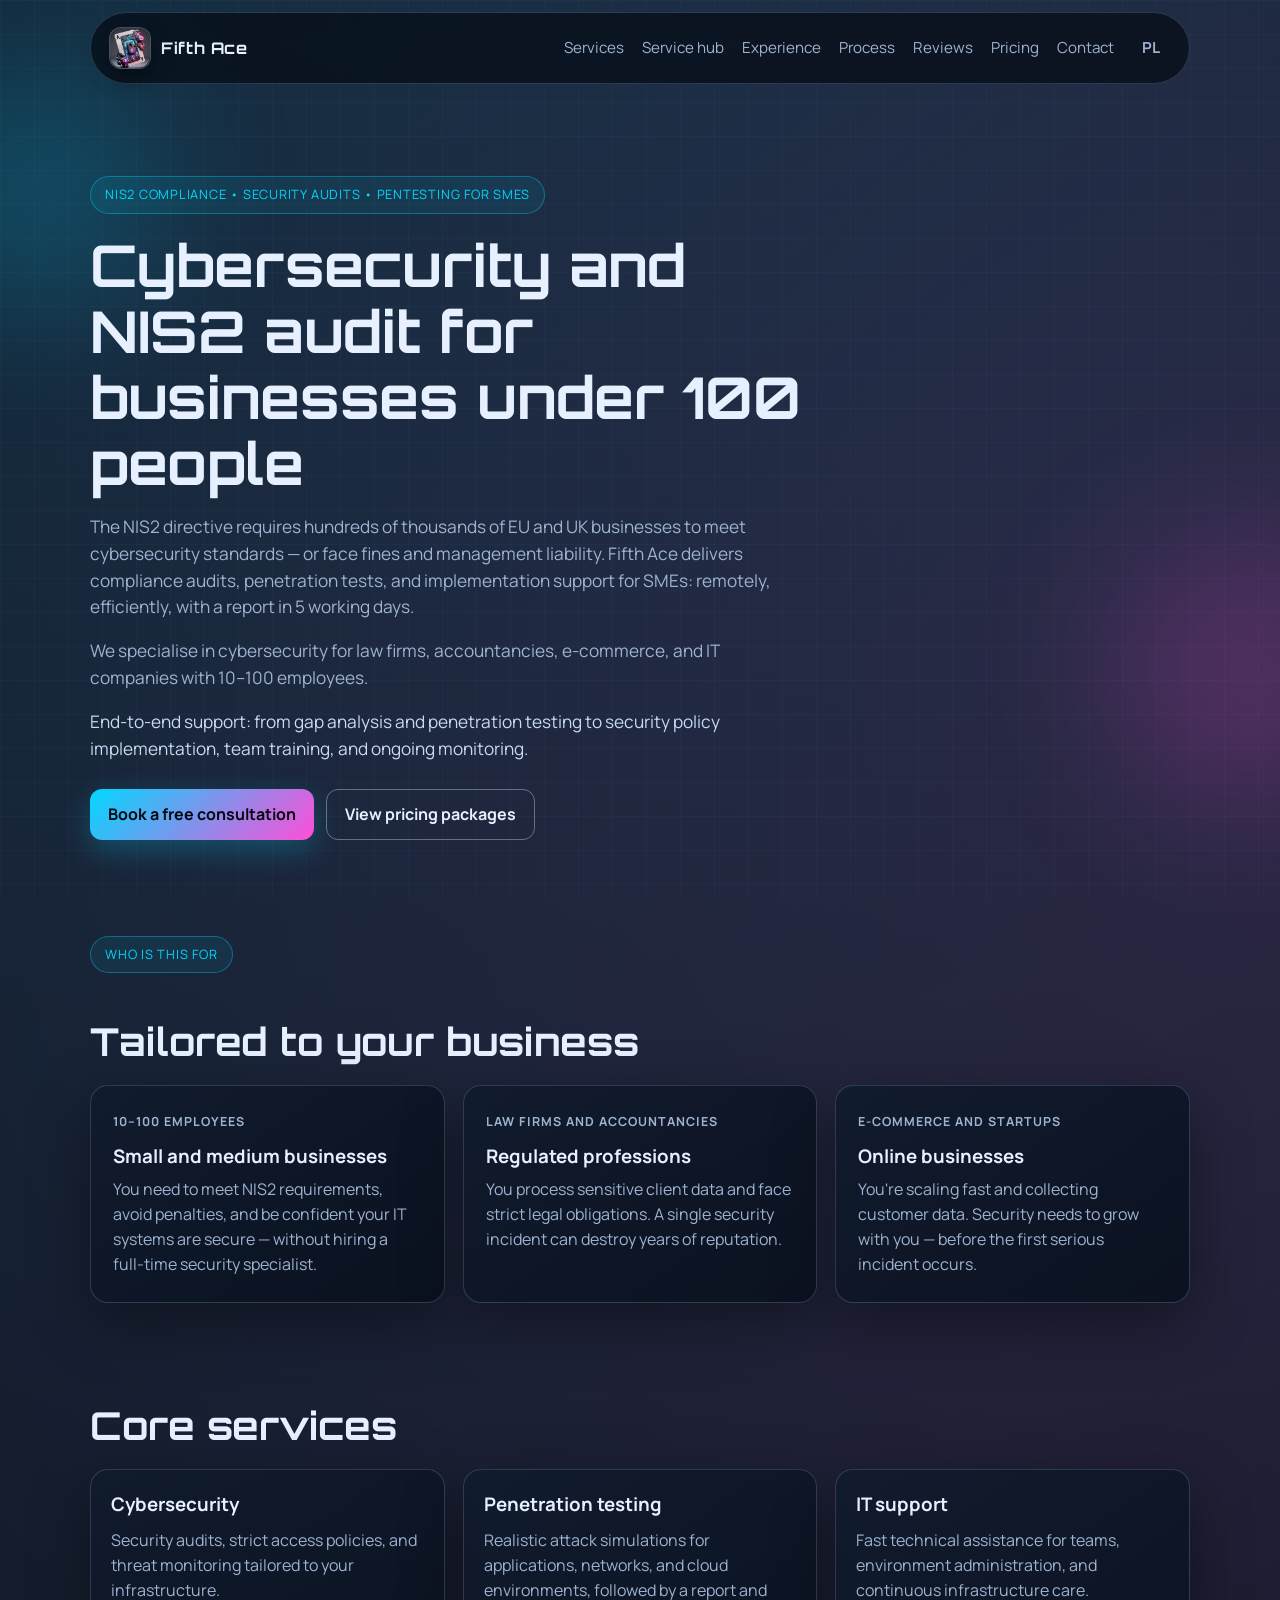
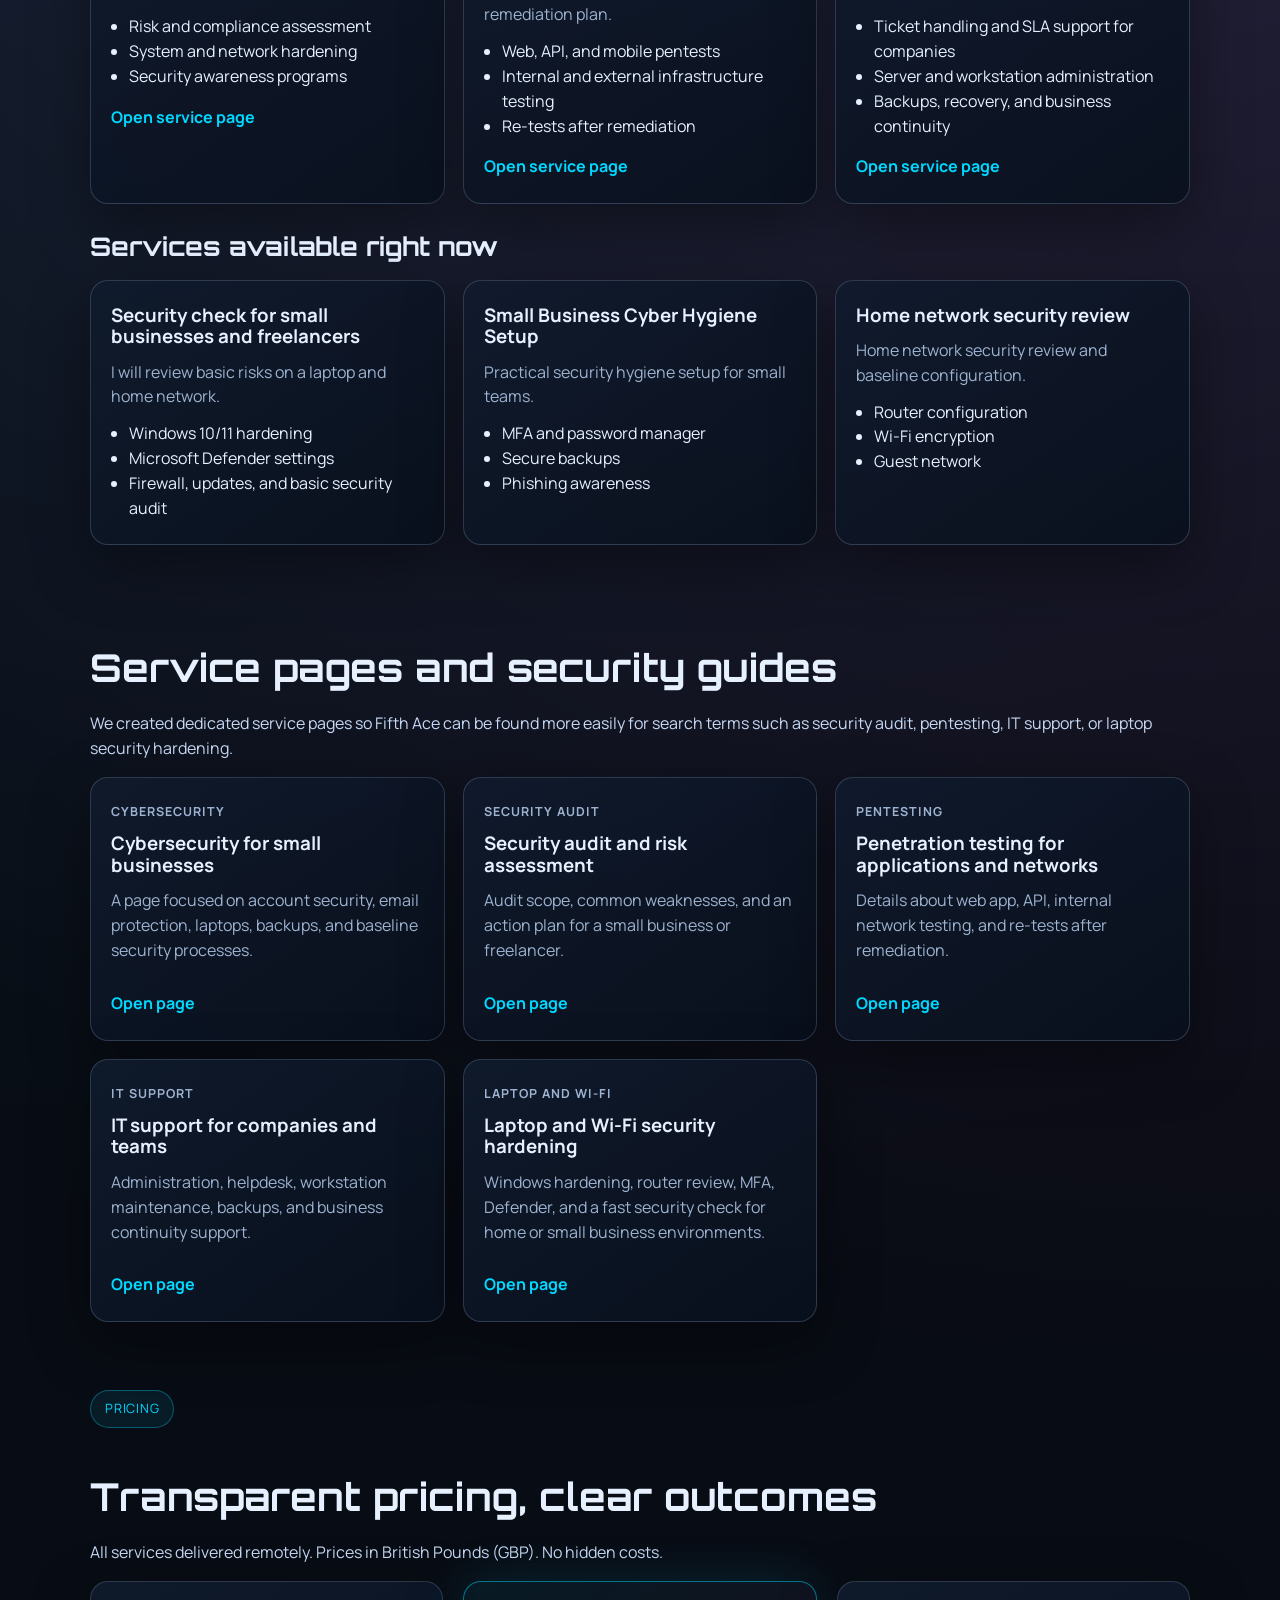
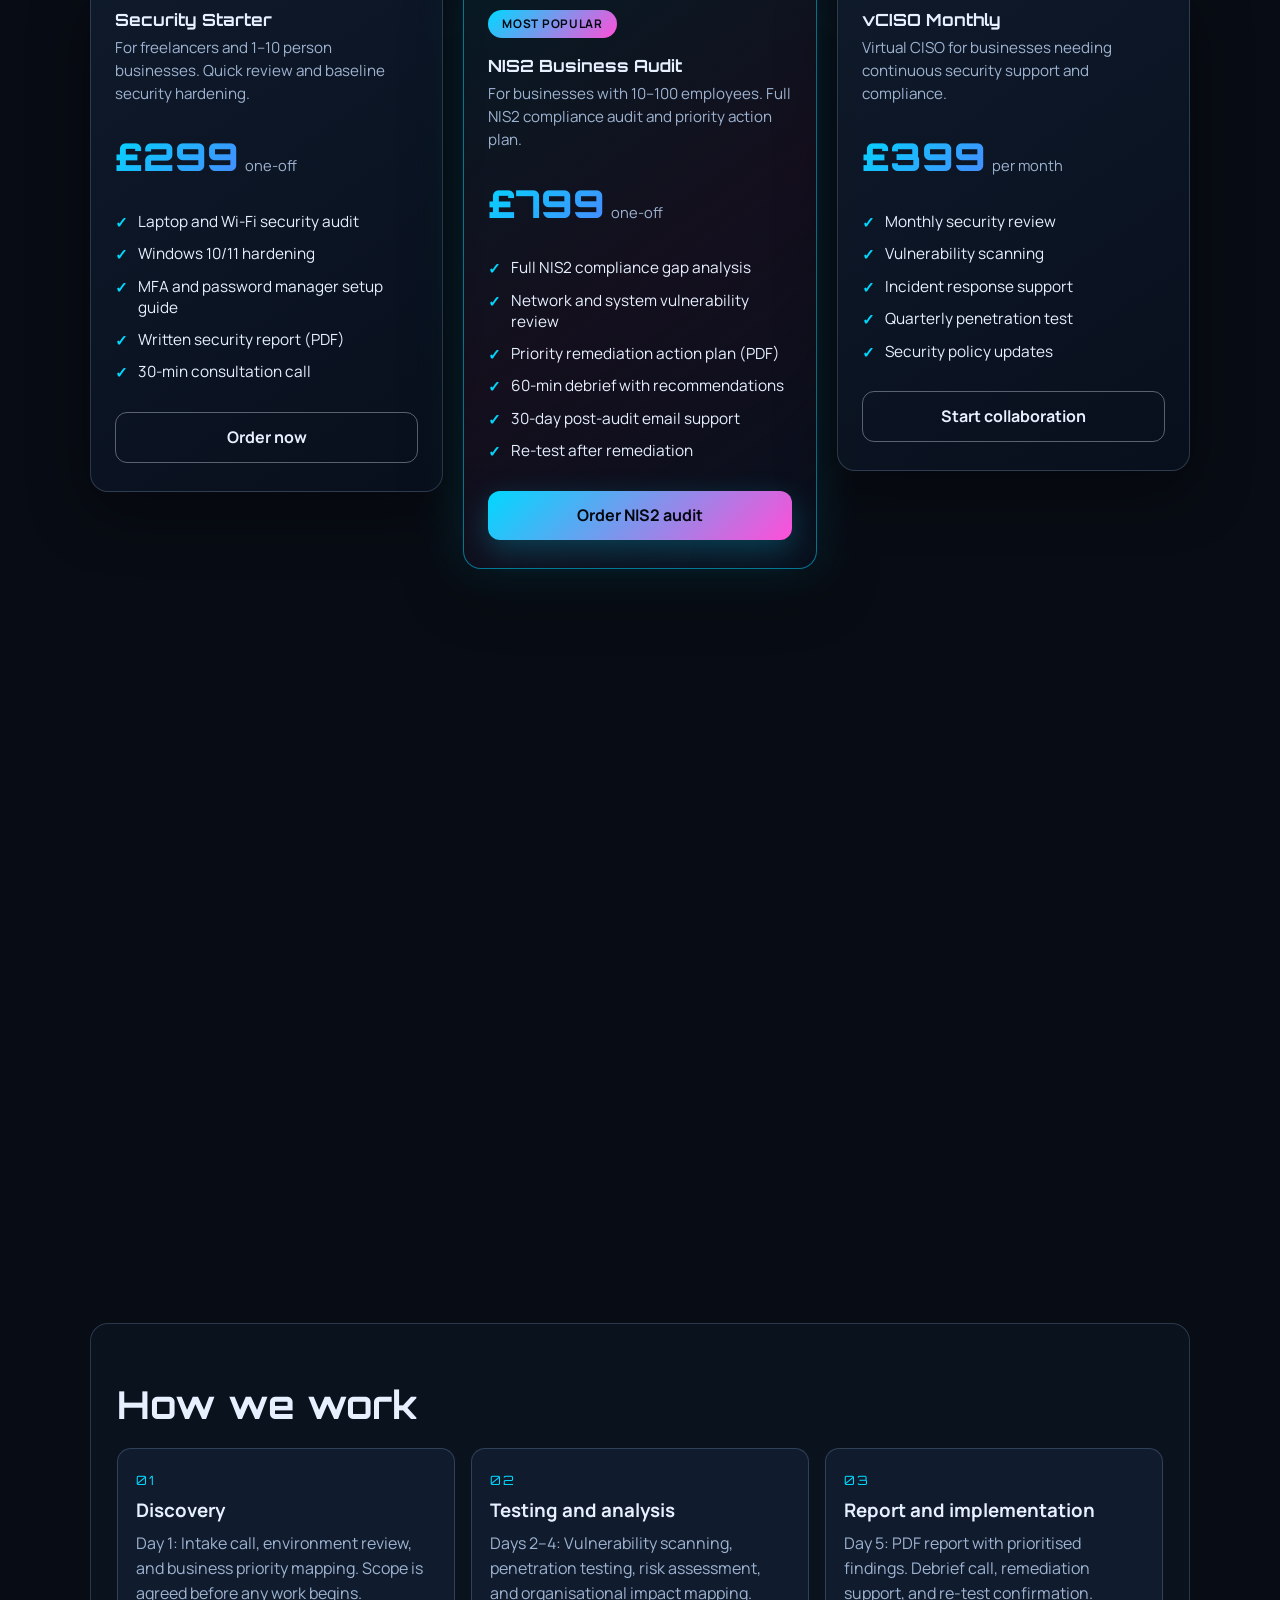
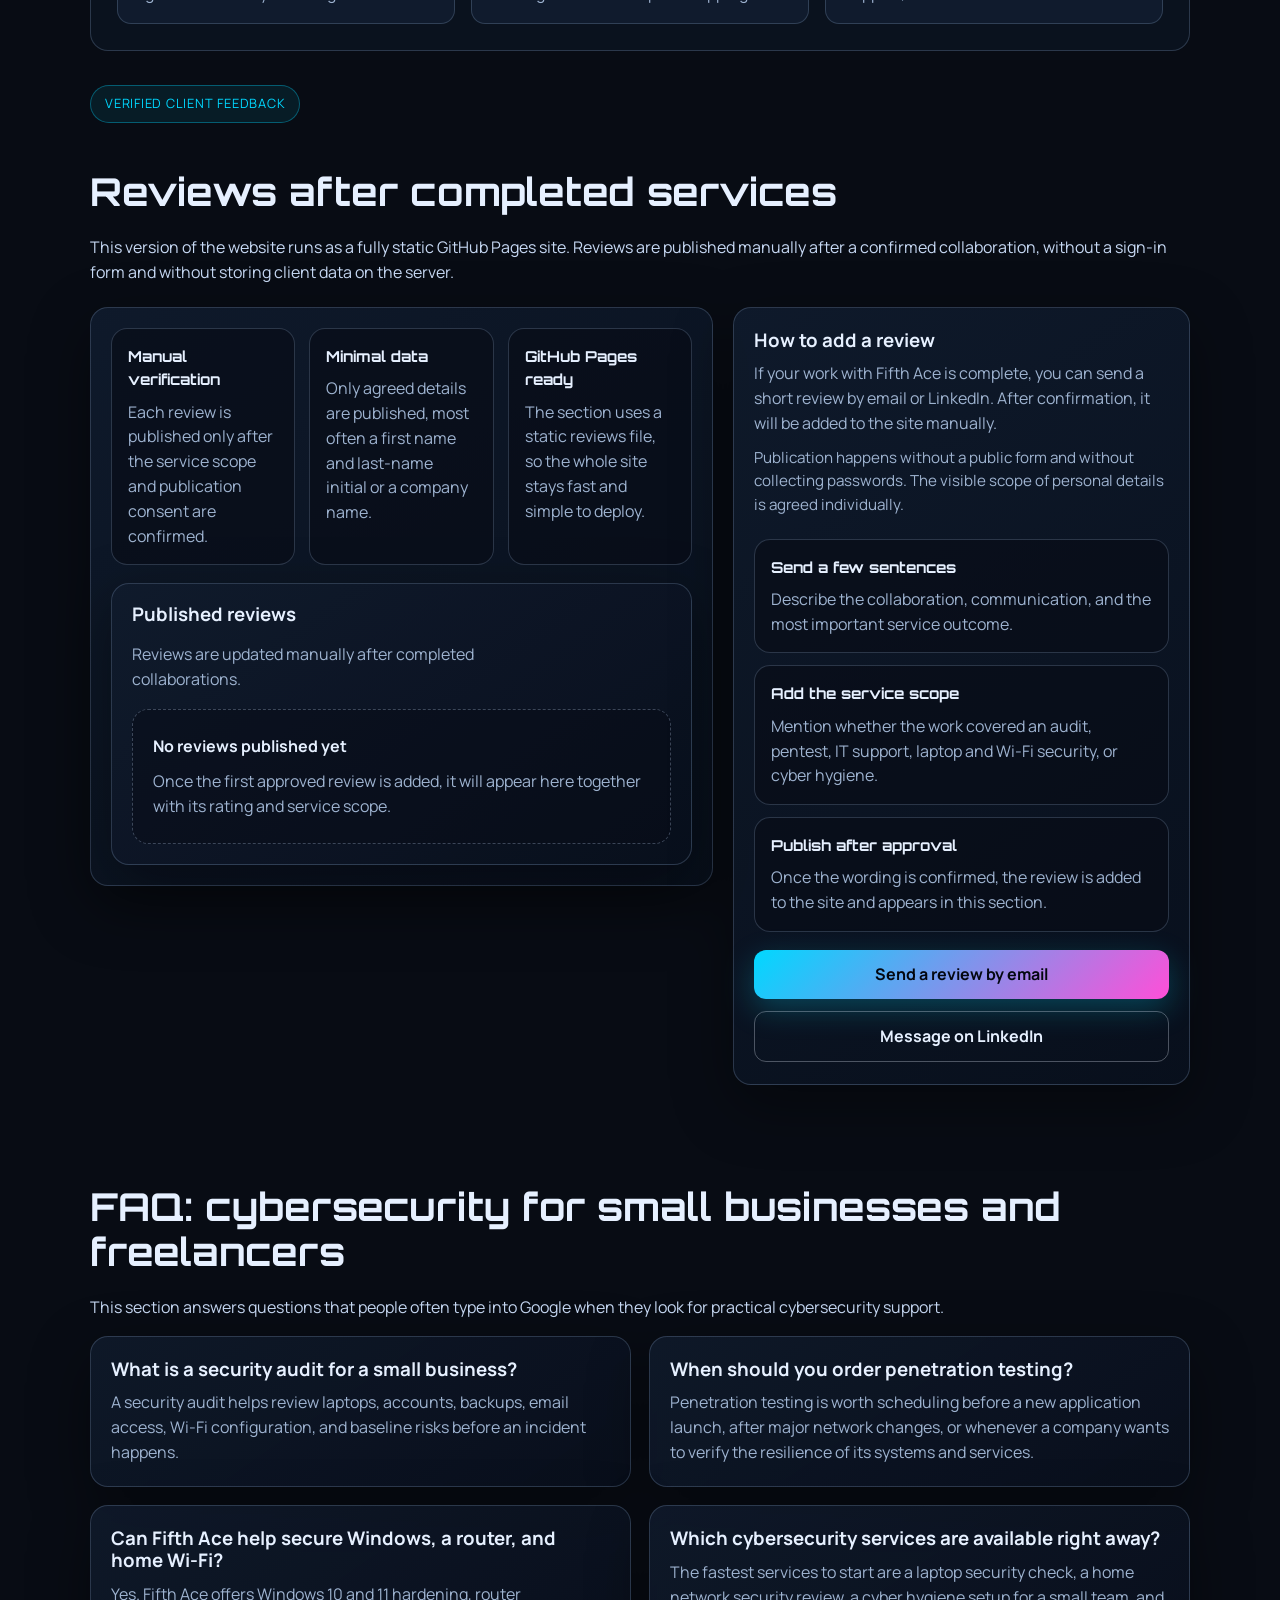
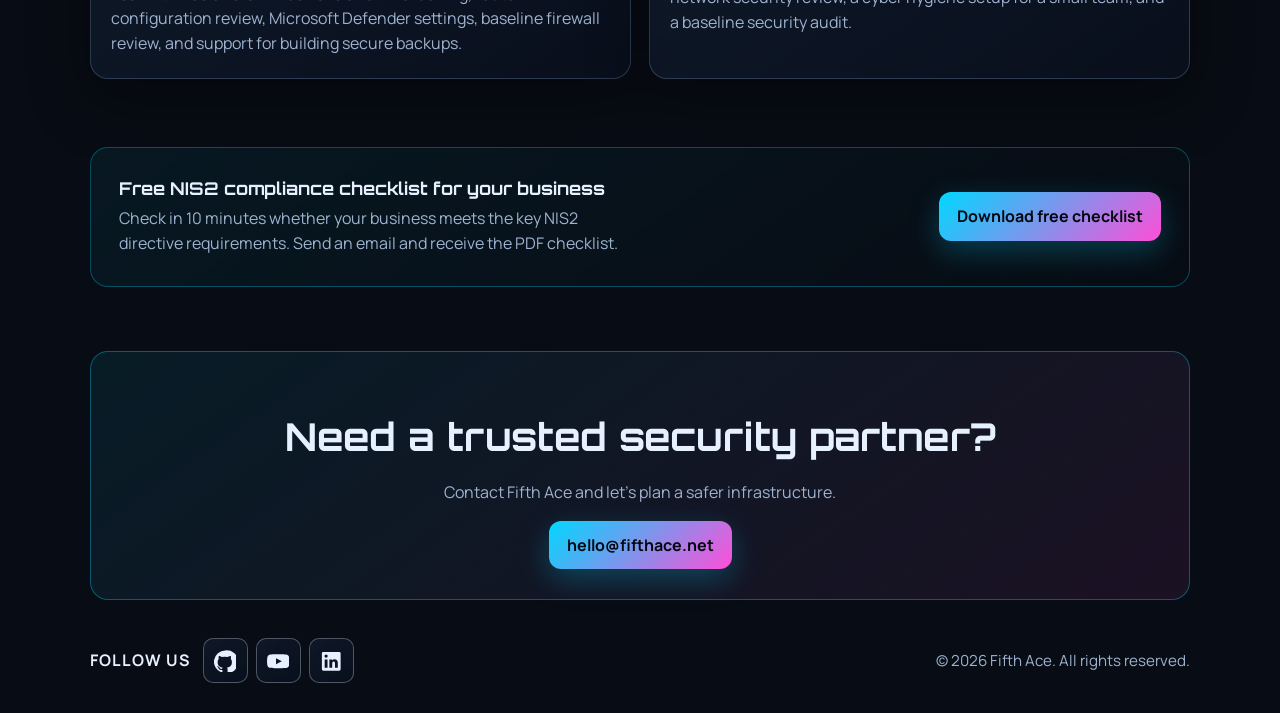
==== en/index.html @ 4beaf99f "Add English pages with hreflang for UK SEO" ====
<!doctype html>
<html lang="en">
  <head>
    <meta charset="UTF-8" />
    <meta name="viewport" content="width=device-width, initial-scale=1.0" />
    <meta
      name="description"
      content="Fifth Ace - cybersecurity, security audits, penetration testing and IT support for small businesses and freelancers."
    />
    <meta name="robots" content="index,follow,max-image-preview:large" />
    <link rel="canonical" href="https://fifthace.net/en/" />
    <link rel="alternate" hreflang="pl" href="https://fifthace.net/" />
    <link rel="alternate" hreflang="en" href="https://fifthace.net/en/" />
    <link rel="alternate" hreflang="x-default" href="https://fifthace.net/" />
    <link rel="icon" href="../logo.jpeg" type="image/jpeg" />
    <meta
      property="og:title"
      content="Fifth Ace | Cybersecurity, Pentesting and Security Audits"
    />
    <meta
      property="og:description"
      content="Cybersecurity, penetration testing, security audits and IT support for small businesses, freelancers and home environments."
    />
    <meta property="og:type" content="website" />
    <meta property="og:url" content="https://fifthace.net/en/" />
    <meta property="og:image" content="https://fifthace.net/logo.jpeg" />
    <meta name="twitter:card" content="summary_large_image" />
    <meta
      name="twitter:title"
      content="Fifth Ace | Cybersecurity, Pentesting and Security Audits"
    />
    <meta
      name="twitter:description"
      content="Cybersecurity, penetration testing, security audits and IT support for small businesses, freelancers and home environments."
    />
    <meta name="twitter:image" content="https://fifthace.net/logo.jpeg" />
    <title>Fifth Ace | Cybersecurity, Pentesting and Security Audits</title>
    <link rel="preconnect" href="https://fonts.googleapis.com" />
    <link rel="preconnect" href="https://fonts.gstatic.com" crossorigin />
    <link
      href="https://fonts.googleapis.com/css2?family=Manrope:wght@400;500;700;800&amp;family=Orbitron:wght@500;700;900&amp;display=swap"
      rel="stylesheet"
    />
    <link rel="stylesheet" href="../styles.css" />
    <script type="application/ld+json">
      {
        "@context": "https://schema.org",
        "@type": "ProfessionalService",
        "name": "Fifth Ace",
        "url": "https://fifthace.net/en/",
        "logo": "https://fifthace.net/logo.jpeg",
        "description": "Cybersecurity services including security audits, penetration testing, and IT support for small businesses, freelancers, and home environments.",
        "email": "hello@fifthace.net",
        "areaServed": ["PL", "GB"],
        "sameAs": [
          "https://www.youtube.com/@FifthAce-sec",
          "https://www.linkedin.com/in/piotr-kleszcz-1b5b96110"
        ],
        "serviceType": [
          "Cybersecurity",
          "Security audits",
          "Penetration testing",
          "IT support",
          "Home network security review"
        ]
      }
    </script>
    <script type="application/ld+json">
      {
        "@context": "https://schema.org",
        "@type": "FAQPage",
        "mainEntity": [
          {
            "@type": "Question",
            "name": "What is a security audit for a small business?",
            "acceptedAnswer": {
              "@type": "Answer",
              "text": "A security audit helps review laptops, accounts, backups, email access, Wi-Fi configuration, and baseline risks before an incident happens."
            }
          },
          {
            "@type": "Question",
            "name": "When should you order penetration testing?",
            "acceptedAnswer": {
              "@type": "Answer",
              "text": "Penetration testing is worth scheduling before a new application launch, after major network changes, or whenever a company wants to verify the resilience of its systems and services."
            }
          },
          {
            "@type": "Question",
            "name": "Can Fifth Ace help secure Windows, a router, and home Wi-Fi?",
            "acceptedAnswer": {
              "@type": "Answer",
              "text": "Yes. Fifth Ace offers Windows 10 and 11 hardening, router configuration review, Microsoft Defender settings, baseline firewall review, and support for building secure backups."
            }
          },
          {
            "@type": "Question",
            "name": "Which cybersecurity services are available right away?",
            "acceptedAnswer": {
              "@type": "Answer",
              "text": "The fastest services to start are a laptop security check, a home network security review, a cyber hygiene setup for a small team, and a baseline security audit."
            }
          }
        ]
      }
    </script>
  </head>
  <body>
    <div class="bg-grid" aria-hidden="true"></div>
    <div class="orb orb-a" aria-hidden="true"></div>
    <div class="orb orb-b" aria-hidden="true"></div>

    <header class="topbar container">
      <a href="index.html" class="brand">
        <span class="brand-mark" aria-hidden="true">
          <img
            src="../logo.jpeg"
            alt="Fifth Ace Logo"
            class="brand-avatar-img"
            width="1098"
            height="1175"
          />
          <span class="brand-avatar-fallback avatar avatar-v1">
            <span class="avatar-card"></span>
            <span class="avatar-core"></span>
            <span class="avatar-lock"></span>
            <span class="avatar-dot avatar-dot-a"></span>
            <span class="avatar-dot avatar-dot-b"></span>
          </span>
        </span>
        <span class="brand-name">Fifth Ace</span>
      </a>
      <nav class="nav">
        <a href="#services">Services</a>
        <a href="#service-hub">Service hub</a>
        <a href="#experience">Experience</a>
        <a href="#process">Process</a>
        <a href="#reviews">Reviews</a>
        <a href="#pricing">Pricing</a>
        <a href="#contact">Contact</a>
        <a href="../index.html" class="lang-btn">PL</a>
      </nav>
    </header>

    <main id="start">
      <section class="hero container reveal">
        <p class="eyebrow">NIS2 Compliance • Security Audits • Pentesting for SMEs</p>
        <h1>Cybersecurity and NIS2 audit for businesses under 100 people</h1>
        <p class="lead">
          The NIS2 directive requires hundreds of thousands of EU and UK businesses to meet
          cybersecurity standards — or face fines and management liability. Fifth Ace delivers
          compliance audits, penetration tests, and implementation support for SMEs: remotely,
          efficiently, with a report in 5 working days.
        </p>
        <p class="lead">
          We specialise in cybersecurity for law firms, accountancies, e-commerce, and IT
          companies with 10–100 employees.
        </p>
        <p class="lead lead-accent">
          End-to-end support: from gap analysis and penetration testing to security policy
          implementation, team training, and ongoing monitoring.
        </p>
        <div class="hero-cta">
          <a class="btn btn-primary" href="#contact">Book a free consultation</a>
          <a class="btn btn-outline" href="#services">View pricing packages</a>
        </div>
      </section>

      <section id="for-whom" class="section container">
        <p class="eyebrow section-eyebrow reveal">Who is this for</p>
        <h2 class="reveal">Tailored to your business</h2>
        <div class="for-whom-grid">
          <article class="for-whom-card reveal">
            <p class="card-kicker">10–100 employees</p>
            <h3>Small and medium businesses</h3>
            <p>You need to meet NIS2 requirements, avoid penalties, and be confident your IT systems are secure — without hiring a full-time security specialist.</p>
          </article>
          <article class="for-whom-card reveal">
            <p class="card-kicker">Law firms and accountancies</p>
            <h3>Regulated professions</h3>
            <p>You process sensitive client data and face strict legal obligations. A single security incident can destroy years of reputation.</p>
          </article>
          <article class="for-whom-card reveal">
            <p class="card-kicker">E-commerce and startups</p>
            <h3>Online businesses</h3>
            <p>You're scaling fast and collecting customer data. Security needs to grow with you — before the first serious incident occurs.</p>
          </article>
        </div>
      </section>

      <section id="services" class="section container">
        <h2 class="reveal">Core services</h2>
        <div class="cards">
          <article class="card reveal">
            <h3>Cybersecurity</h3>
            <p>Security audits, strict access policies, and threat monitoring tailored to your infrastructure.</p>
            <ul>
              <li>Risk and compliance assessment</li>
              <li>System and network hardening</li>
              <li>Security awareness programs</li>
            </ul>
            <a class="text-link" href="cybersecurity-for-small-businesses.html">Open service page</a>
          </article>

          <article class="card reveal">
            <h3>Penetration testing</h3>
            <p>Realistic attack simulations for applications, networks, and cloud environments, followed by a report and remediation plan.</p>
            <ul>
              <li>Web, API, and mobile pentests</li>
              <li>Internal and external infrastructure testing</li>
              <li>Re-tests after remediation</li>
            </ul>
            <a class="text-link" href="penetration-testing.html">Open service page</a>
          </article>

          <article class="card reveal">
            <h3>IT support</h3>
            <p>Fast technical assistance for teams, environment administration, and continuous infrastructure care.</p>
            <ul>
              <li>Ticket handling and SLA support for companies</li>
              <li>Server and workstation administration</li>
              <li>Backups, recovery, and business continuity</li>
            </ul>
            <a class="text-link" href="it-support.html">Open service page</a>
          </article>
        </div>

        <div class="services-now">
          <h3 class="services-now-title reveal">Services available right now</h3>
          <div class="cards">
            <article class="card reveal">
              <h3>Security check for small businesses and freelancers</h3>
              <p>I will review basic risks on a laptop and home network.</p>
              <ul>
                <li>Windows 10/11 hardening</li>
                <li>Microsoft Defender settings</li>
                <li>Firewall, updates, and basic security audit</li>
              </ul>
            </article>

            <article class="card reveal">
              <h3>Small Business Cyber Hygiene Setup</h3>
              <p>Practical security hygiene setup for small teams.</p>
              <ul>
                <li>MFA and password manager</li>
                <li>Secure backups</li>
                <li>Phishing awareness</li>
              </ul>
            </article>

            <article class="card reveal">
              <h3>Home network security review</h3>
              <p>Home network security review and baseline configuration.</p>
              <ul>
                <li>Router configuration</li>
                <li>Wi-Fi encryption</li>
                <li>Guest network</li>
              </ul>
            </article>
          </div>
        </div>
      </section>

      <section id="service-hub" class="section container">
        <h2 class="reveal">Service pages and security guides</h2>
        <p class="section-intro reveal">
          We created dedicated service pages so Fifth Ace can be found more easily for search
          terms such as security audit, pentesting, IT support, or laptop security hardening.
        </p>
        <div class="cards seo-cards">
          <article class="card reveal">
            <p class="card-kicker">Cybersecurity</p>
            <h3>Cybersecurity for small businesses</h3>
            <p>A page focused on account security, email protection, laptops, backups, and baseline security processes.</p>
            <a class="text-link" href="cybersecurity-for-small-businesses.html">Open page</a>
          </article>
          <article class="card reveal">
            <p class="card-kicker">Security audit</p>
            <h3>Security audit and risk assessment</h3>
            <p>Audit scope, common weaknesses, and an action plan for a small business or freelancer.</p>
            <a class="text-link" href="security-audit.html">Open page</a>
          </article>
          <article class="card reveal">
            <p class="card-kicker">Pentesting</p>
            <h3>Penetration testing for applications and networks</h3>
            <p>Details about web app, API, internal network testing, and re-tests after remediation.</p>
            <a class="text-link" href="penetration-testing.html">Open page</a>
          </article>
          <article class="card reveal">
            <p class="card-kicker">IT support</p>
            <h3>IT support for companies and teams</h3>
            <p>Administration, helpdesk, workstation maintenance, backups, and business continuity support.</p>
            <a class="text-link" href="it-support.html">Open page</a>
          </article>
          <article class="card reveal">
            <p class="card-kicker">Laptop and Wi-Fi</p>
            <h3>Laptop and Wi-Fi security hardening</h3>
            <p>Windows hardening, router review, MFA, Defender, and a fast security check for home or small business environments.</p>
            <a class="text-link" href="laptop-and-wifi-security.html">Open page</a>
          </article>
        </div>
      </section>

      <section id="pricing" class="section container">
        <p class="eyebrow section-eyebrow reveal">Pricing</p>
        <h2 class="reveal">Transparent pricing, clear outcomes</h2>
        <p class="section-intro reveal">All services delivered remotely. Prices in British Pounds (GBP). No hidden costs.</p>
        <div class="pricing-grid">
          <article class="pricing-card reveal">
            <h3 class="pricing-name">Security Starter</h3>
            <p class="pricing-desc">For freelancers and 1–10 person businesses. Quick review and baseline security hardening.</p>
            <div class="pricing-price">
              <span class="pricing-amount">£299</span>
              <span class="pricing-period">one-off</span>
            </div>
            <ul class="pricing-features">
              <li>Laptop and Wi-Fi security audit</li>
              <li>Windows 10/11 hardening</li>
              <li>MFA and password manager setup guide</li>
              <li>Written security report (PDF)</li>
              <li>30-min consultation call</li>
            </ul>
            <a class="btn btn-outline" href="#contact">Order now</a>
          </article>

          <article class="pricing-card is-featured reveal">
            <span class="pricing-badge">Most popular</span>
            <h3 class="pricing-name">NIS2 Business Audit</h3>
            <p class="pricing-desc">For businesses with 10–100 employees. Full NIS2 compliance audit and priority action plan.</p>
            <div class="pricing-price">
              <span class="pricing-amount">£799</span>
              <span class="pricing-period">one-off</span>
            </div>
            <ul class="pricing-features">
              <li>Full NIS2 compliance gap analysis</li>
              <li>Network and system vulnerability review</li>
              <li>Priority remediation action plan (PDF)</li>
              <li>60-min debrief with recommendations</li>
              <li>30-day post-audit email support</li>
              <li>Re-test after remediation</li>
            </ul>
            <a class="btn btn-primary" href="#contact">Order NIS2 audit</a>
          </article>

          <article class="pricing-card reveal">
            <h3 class="pricing-name">vCISO Monthly</h3>
            <p class="pricing-desc">Virtual CISO for businesses needing continuous security support and compliance.</p>
            <div class="pricing-price">
              <span class="pricing-amount">£399</span>
              <span class="pricing-period">per month</span>
            </div>
            <ul class="pricing-features">
              <li>Monthly security review</li>
              <li>Vulnerability scanning</li>
              <li>Incident response support</li>
              <li>Quarterly penetration test</li>
              <li>Security policy updates</li>
            </ul>
            <a class="btn btn-outline" href="#contact">Start collaboration</a>
          </article>
        </div>
        <p class="section-intro pricing-note reveal">All prices exclusive of VAT. Invoice available on request.</p>
      </section>

      <section id="experience" class="section container">
        <h2 class="reveal">Experience and qualifications</h2>
        <div class="experience-grid">
          <article class="exp-card reveal">
            <h3>How we work</h3>
            <p>Fifth Ace is built on experience in complex project execution and a consistent approach to risk, quality, and procedural compliance.</p>
            <ul>
              <li>Problem analysis and fast prioritisation</li>
              <li>Strong attention to detail and security standards</li>
              <li>Clear communication and effective remediation execution</li>
            </ul>
          </article>

          <article class="exp-card reveal">
            <h3>Fifth Ace practice</h3>
            <p>Hands-on technical support and security services for home and small business environments.</p>
            <ul>
              <li>Diagnostics and repair for Windows, macOS, and printers</li>
              <li>Hardware upgrades: RAM, SSD, and device servicing</li>
              <li>Network setup and basic firewall configuration</li>
            </ul>
          </article>

          <article class="exp-card reveal">
            <h3>Security skills development</h3>
            <p>Continuous practical growth in offensive and defensive security.</p>
            <ul>
              <li>Kali Linux tools: Nmap, Netdiscover, Bettercap, Wifite</li>
              <li>LAN monitoring and device vulnerability assessment</li>
              <li>OWASP support: translating LLM and Juice Shop documentation into Polish</li>
              <li>
                <span>Technical portfolio and security labs:</span>
                <a
                  class="inline-link"
                  href="https://github.com/PiotrKleszcz/cybersecurity-labs"
                  target="_blank"
                  rel="noopener noreferrer"
                  >github.com/PiotrKleszcz/cybersecurity-labs</a
                >
              </li>
            </ul>
          </article>

          <article class="exp-card reveal">
            <h3>Technical capability scope</h3>
            <p>Services are delivered using practical technical skills and daily work with end-user infrastructure.</p>
            <ul>
              <li>Risk assessment and vulnerability identification</li>
              <li>System configuration: Windows, Linux, macOS</li>
              <li>Hardware and system troubleshooting</li>
              <li>Local network configuration and protection</li>
              <li>Security awareness building for teams</li>
            </ul>
          </article>
        </div>
      </section>

      <section id="process" class="section container process reveal">
        <h2>How we work</h2>
        <div class="steps">
          <div class="step">
            <span>01</span>
            <h3>Discovery</h3>
            <p>Day 1: Intake call, environment review, and business priority mapping. Scope is agreed before any work begins.</p>
          </div>
          <div class="step">
            <span>02</span>
            <h3>Testing and analysis</h3>
            <p>Days 2–4: Vulnerability scanning, penetration testing, risk assessment, and organisational impact mapping.</p>
          </div>
          <div class="step">
            <span>03</span>
            <h3>Report and implementation</h3>
            <p>Day 5: PDF report with prioritised findings. Debrief call, remediation support, and re-test confirmation.</p>
          </div>
        </div>
      </section>

      <section id="reviews" class="section container testimonials">
        <div class="section-heading reveal">
          <p class="eyebrow section-eyebrow">Verified client feedback</p>
          <h2>Reviews after completed services</h2>
          <p class="section-intro">
            This version of the website runs as a fully static GitHub Pages site. Reviews are
            published manually after a confirmed collaboration, without a sign-in form and
            without storing client data on the server.
          </p>
        </div>

        <div class="reviews-layout">
          <div class="reviews-main reveal">
            <div class="review-highlights">
              <article class="review-highlight">
                <strong>Manual verification</strong>
                <p>Each review is published only after the service scope and publication consent are confirmed.</p>
              </article>
              <article class="review-highlight">
                <strong>Minimal data</strong>
                <p>Only agreed details are published, most often a first name and last-name initial or a company name.</p>
              </article>
              <article class="review-highlight">
                <strong>GitHub Pages ready</strong>
                <p>The section uses a static reviews file, so the whole site stays fast and simple to deploy.</p>
              </article>
            </div>

            <div class="reviews-panel">
              <div class="reviews-panel-head">
                <h3>Published reviews</h3>
                <p>Reviews are updated manually after completed collaborations.</p>
              </div>
              <div class="reviews-list">
                <div class="reviews-empty">
                  <strong>No reviews published yet</strong>
                  <p>Once the first approved review is added, it will appear here together with its rating and service scope.</p>
                </div>
              </div>
            </div>
          </div>

          <aside class="client-portal reveal">
            <div class="portal-head">
              <h3>How to add a review</h3>
              <p>
                If your work with Fifth Ace is complete, you can send a short review by email
                or LinkedIn. After confirmation, it will be added to the site manually.
              </p>
              <p class="portal-privacy">
                Publication happens without a public form and without collecting passwords.
                The visible scope of personal details is agreed individually.
              </p>
            </div>

            <div class="portal-steps">
              <article class="portal-step">
                <strong>Send a few sentences</strong>
                <p>Describe the collaboration, communication, and the most important service outcome.</p>
              </article>
              <article class="portal-step">
                <strong>Add the service scope</strong>
                <p>Mention whether the work covered an audit, pentest, IT support, laptop and Wi-Fi security, or cyber hygiene.</p>
              </article>
              <article class="portal-step">
                <strong>Publish after approval</strong>
                <p>Once the wording is confirmed, the review is added to the site and appears in this section.</p>
              </article>
            </div>

            <div class="portal-actions">
              <a
                class="btn btn-primary"
                href="mailto:hello@fifthace.net?subject=Review%20for%20Fifth%20Ace"
              >
                Send a review by email
              </a>
              <a
                class="btn btn-secondary"
                href="https://www.linkedin.com/in/piotr-kleszcz-1b5b96110"
                target="_blank"
                rel="noreferrer"
              >
                Message on LinkedIn
              </a>
            </div>
          </aside>
        </div>
      </section>

      <section class="section container">
        <h2 class="reveal">FAQ: cybersecurity for small businesses and freelancers</h2>
        <p class="section-intro reveal">
          This section answers questions that people often type into Google when they look for
          practical cybersecurity support.
        </p>
        <div class="faq-grid">
          <article class="faq-item reveal">
            <h3>What is a security audit for a small business?</h3>
            <p>A security audit helps review laptops, accounts, backups, email access, Wi-Fi configuration, and baseline risks before an incident happens.</p>
          </article>
          <article class="faq-item reveal">
            <h3>When should you order penetration testing?</h3>
            <p>Penetration testing is worth scheduling before a new application launch, after major network changes, or whenever a company wants to verify the resilience of its systems and services.</p>
          </article>
          <article class="faq-item reveal">
            <h3>Can Fifth Ace help secure Windows, a router, and home Wi-Fi?</h3>
            <p>Yes. Fifth Ace offers Windows 10 and 11 hardening, router configuration review, Microsoft Defender settings, baseline firewall review, and support for building secure backups.</p>
          </article>
          <article class="faq-item reveal">
            <h3>Which cybersecurity services are available right away?</h3>
            <p>The fastest services to start are a laptop security check, a home network security review, a cyber hygiene setup for a small team, and a baseline security audit.</p>
          </article>
        </div>
      </section>

      <section class="section container">
        <div class="lead-magnet reveal">
          <div class="lead-magnet-text">
            <h3>Free NIS2 compliance checklist for your business</h3>
            <p>Check in 10 minutes whether your business meets the key NIS2 directive requirements. Send an email and receive the PDF checklist.</p>
          </div>
          <a class="btn btn-primary" href="mailto:hello@fifthace.net?subject=NIS2%20Checklist">Download free checklist</a>
        </div>
      </section>

      <section id="contact" class="section container cta reveal">
        <h2>Need a trusted security partner?</h2>
        <p>Contact Fifth Ace and let's plan a safer infrastructure.</p>
        <a class="btn btn-primary" href="mailto:hello@fifthace.net">hello@fifthace.net</a>
      </section>
    </main>

    <footer class="footer container">
      <div class="social">
        <p class="social-title">Follow us</p>
        <div class="social-links">
          <a
            class="social-link social-github"
            href="https://github.com/PiotrKleszcz/cybersecurity-labs"
            target="_blank"
            rel="noopener noreferrer"
            aria-label="GitHub - technical portfolio"
          >
            <svg viewBox="0 0 24 24" aria-hidden="true">
              <path
                d="M12 .5A12 12 0 0 0 8.2 23.9c.6.1.8-.3.8-.6v-2.1c-3.3.7-4-1.4-4-1.4-.5-1.3-1.2-1.7-1.2-1.7-1-.7.1-.7.1-.7 1.1.1 1.7 1.2 1.7 1.2 1 .1.7 2.1 3 1.5.1-.7.4-1.2.7-1.5-2.6-.3-5.4-1.3-5.4-5.9 0-1.3.5-2.4 1.2-3.2-.1-.3-.5-1.6.1-3.2 0 0 1-.3 3.3 1.2a11.3 11.3 0 0 1 6 0c2.3-1.5 3.3-1.2 3.3-1.2.6 1.6.2 2.9.1 3.2.8.8 1.2 1.9 1.2 3.2 0 4.6-2.8 5.6-5.4 5.9.4.4.8 1.1.8 2.2v3.3c0 .3.2.7.8.6A12 12 0 0 0 12 .5Z"
              />
            </svg>
          </a>
          <a
            class="social-link social-youtube"
            href="https://www.youtube.com/@FifthAce-sec"
            target="_blank"
            rel="noopener noreferrer"
            aria-label="YouTube"
          >
            <svg viewBox="0 0 24 24" aria-hidden="true">
              <path
                d="M23.5 7.2a3 3 0 0 0-2.1-2.1C19.5 4.6 12 4.6 12 4.6s-7.5 0-9.4.5A3 3 0 0 0 .5 7.2 31 31 0 0 0 0 12a31 31 0 0 0 .5 4.8 3 3 0 0 0 2.1 2.1c1.9.5 9.4.5 9.4.5s7.5 0 9.4-.5a3 3 0 0 0 2.1-2.1A31 31 0 0 0 24 12a31 31 0 0 0-.5-4.8zM9.6 15.3V8.7L15.8 12z"
              />
            </svg>
          </a>
          <a
            class="social-link social-linkedin"
            href="https://www.linkedin.com/in/piotr-kleszcz-1b5b96110"
            target="_blank"
            rel="noopener noreferrer"
            aria-label="LinkedIn"
          >
            <svg viewBox="0 0 24 24" aria-hidden="true">
              <path
                d="M20.5 2h-17A1.5 1.5 0 0 0 2 3.5v17A1.5 1.5 0 0 0 3.5 22h17a1.5 1.5 0 0 0 1.5-1.5v-17A1.5 1.5 0 0 0 20.5 2zM8 19H5v-9h3zM6.5 8.25A1.75 1.75 0 1 1 8.25 6.5 1.75 1.75 0 0 1 6.5 8.25zM19 19h-3v-4.74c0-1.42-.6-1.93-1.38-1.93A1.74 1.74 0 0 0 13 14.19V19h-3v-9h2.9v1.3a3.11 3.11 0 0 1 2.7-1.4c1.55 0 3.36.86 3.36 3.66z"
              />
            </svg>
          </a>
        </div>
      </div>
      <p>
        © <span data-current-year></span> Fifth Ace.
        All rights reserved.
      </p>
    </footer>

    <script src="../service-pages.js"></script>
  </body>
</html>
---- styles.css ----
:root {
  --bg: #080c14;
  --panel: rgba(12, 21, 35, 0.72);
  --panel-solid: #101b2d;
  --text: #e6f0ff;
  --muted: #9eb3d0;
  --line: rgba(150, 178, 216, 0.24);
  --cyan: #00d8ff;
  --pink: #ff4fd8;
  --blue: #4a86ff;
  --radius: 18px;
  --shadow: 0 20px 60px rgba(0, 0, 0, 0.38);
}

*,
*::before,
*::after {
  box-sizing: border-box;
}

html,
body {
  margin: 0;
  padding: 0;
}

body {
  font-family: "Manrope", sans-serif;
  background: radial-gradient(circle at 20% -10%, rgba(0, 216, 255, 0.18), transparent 45%),
    radial-gradient(circle at 100% 10%, rgba(255, 79, 216, 0.16), transparent 35%), var(--bg);
  color: var(--text);
  line-height: 1.55;
  min-height: 100vh;
  overflow-x: hidden;
}

.container {
  width: min(1100px, 92%);
  margin: 0 auto;
}

.bg-grid {
  position: fixed;
  inset: 0;
  background-image: linear-gradient(var(--line) 1px, transparent 1px),
    linear-gradient(90deg, var(--line) 1px, transparent 1px);
  background-size: 34px 34px;
  opacity: 0.16;
  z-index: -3;
}

.orb {
  position: fixed;
  border-radius: 50%;
  filter: blur(70px);
  z-index: -2;
}

.orb-a {
  width: 240px;
  height: 240px;
  background: rgba(0, 216, 255, 0.2);
  top: 8%;
  left: -80px;
}

.orb-b {
  width: 280px;
  height: 280px;
  background: rgba(255, 79, 216, 0.18);
  right: -110px;
  bottom: 10%;
}

.topbar {
  position: sticky;
  top: 12px;
  z-index: 20;
  margin-top: 12px;
  display: flex;
  align-items: center;
  justify-content: space-between;
  gap: 20px;
  padding: 14px 18px;
  border: 1px solid var(--line);
  border-radius: 999px;
  backdrop-filter: blur(12px);
  background: rgba(7, 14, 24, 0.76);
}

.brand {
  display: flex;
  align-items: center;
  gap: 10px;
  text-decoration: none;
  color: var(--text);
}

.brand-mark {
  position: relative;
  width: 42px;
  height: 42px;
  display: inline-flex;
  align-items: center;
  justify-content: center;
  border-radius: 12px;
  border: 1px solid rgba(230, 240, 255, 0.28);
  background: linear-gradient(140deg, rgba(18, 28, 46, 0.95), rgba(8, 13, 24, 0.95));
  box-shadow: inset 0 0 0 1px rgba(0, 216, 255, 0.15), 0 10px 20px rgba(0, 0, 0, 0.35);
  overflow: hidden;
}

.brand-avatar-img {
  position: absolute;
  inset: 0;
  width: 100%;
  height: 100%;
  object-fit: cover;
  border-radius: inherit;
  z-index: 3;
}

.brand-avatar-fallback {
  position: absolute;
  inset: 0;
  display: inline-flex;
  align-items: center;
  justify-content: center;
  z-index: 2;
}

body:not(.no-brand-avatar) .brand-avatar-fallback {
  display: none;
}

body.no-brand-avatar .brand-avatar-img {
  display: none;
}

.avatar-card {
  position: absolute;
  width: 19px;
  height: 27px;
  border-radius: 6px;
  border: 1px solid rgba(230, 240, 255, 0.26);
  transform: rotate(-13deg);
  left: 10px;
  top: 8px;
}

.avatar-core {
  position: absolute;
  width: 12px;
  height: 14px;
  border-radius: 5px;
  border: 2px solid var(--cyan);
  border-bottom-color: var(--pink);
  left: 15px;
  top: 14px;
  box-shadow: 0 0 12px rgba(0, 216, 255, 0.45);
}

.avatar-lock {
  position: absolute;
  width: 8px;
  height: 7px;
  border-radius: 2px;
  background: linear-gradient(145deg, #d6e4ff, #8bb2ff);
  left: 17px;
  top: 20px;
}

.avatar-lock::before {
  content: "";
  position: absolute;
  left: 2px;
  top: -6px;
  width: 4px;
  height: 5px;
  border: 2px solid #d6e4ff;
  border-bottom: none;
  border-radius: 6px 6px 0 0;
}

.avatar-dot {
  position: absolute;
  width: 5px;
  height: 5px;
  border-radius: 50%;
  background: var(--pink);
}

.avatar-dot-a {
  top: 8px;
  right: 7px;
}

.avatar-dot-b {
  bottom: 8px;
  left: 6px;
  background: var(--cyan);
}

.avatar-v2 .avatar-core {
  transform: rotate(8deg);
  border-color: #89acff;
  border-bottom-color: var(--cyan);
}

.avatar-v2 .avatar-dot-a {
  background: #89acff;
}

.avatar-v3 .avatar-card {
  transform: rotate(0deg);
  border-color: rgba(230, 240, 255, 0.4);
}

.avatar-v3 .avatar-lock {
  background: linear-gradient(145deg, #ffd8ff, #ff67de);
}

.brand-name {
  font-family: "Orbitron", sans-serif;
  font-weight: 700;
  letter-spacing: 0.04em;
}

.nav {
  display: flex;
  align-items: center;
  gap: 18px;
}

.nav a {
  color: var(--muted);
  text-decoration: none;
  font-size: 0.95rem;
  transition: color 0.25s ease;
}

.nav a:hover {
  color: var(--text);
}

.lang-switch {
  display: inline-flex;
  align-items: center;
  gap: 6px;
  padding: 3px;
  border: 1px solid rgba(230, 240, 255, 0.3);
  border-radius: 999px;
  background: rgba(7, 14, 24, 0.72);
}

.lang-btn {
  border: none;
  background: transparent;
  color: var(--muted);
  border-radius: 999px;
  padding: 5px 10px;
  font-size: 0.78rem;
  font-weight: 700;
  letter-spacing: 0.04em;
  cursor: pointer;
}

.lang-btn:hover {
  color: var(--text);
}

.lang-btn.is-active {
  color: #030710;
  background: linear-gradient(135deg, var(--cyan), var(--pink));
}

.hero {
  padding: 92px 0 62px;
}

.eyebrow {
  display: inline-block;
  margin: 0;
  padding: 8px 14px;
  border-radius: 999px;
  font-size: 0.8rem;
  letter-spacing: 0.06em;
  text-transform: uppercase;
  color: var(--cyan);
  border: 1px solid rgba(0, 216, 255, 0.35);
  background: rgba(0, 216, 255, 0.08);
}

h1,
h2,
h3 {
  line-height: 1.15;
}

h1 {
  font-family: "Orbitron", sans-serif;
  font-size: clamp(2rem, 5vw, 3.6rem);
  margin: 18px 0 14px;
  max-width: 16ch;
}

.lead {
  max-width: 62ch;
  color: var(--muted);
  font-size: 1.08rem;
}

.lead-accent,
.section-intro {
  color: #c7d9f4;
}

.hero-cta {
  display: flex;
  gap: 12px;
  flex-wrap: wrap;
  margin-top: 26px;
}

.btn {
  display: inline-flex;
  align-items: center;
  justify-content: center;
  gap: 8px;
  border: none;
  border-radius: 12px;
  padding: 12px 18px;
  font: inherit;
  font-weight: 700;
  text-decoration: none;
  cursor: pointer;
  transition: transform 0.2s ease, box-shadow 0.2s ease, background 0.2s ease;
}

.btn:hover {
  transform: translateY(-2px);
}

.btn-primary {
  background: linear-gradient(135deg, var(--cyan), var(--pink));
  color: #030710;
  box-shadow: 0 10px 30px rgba(0, 216, 255, 0.25);
}

.btn-outline {
  color: var(--text);
  border: 1px solid rgba(230, 240, 255, 0.36);
}

.btn-outline:hover {
  background: rgba(230, 240, 255, 0.06);
}

.section {
  padding: 34px 0;
}

.section h2 {
  font-family: "Orbitron", sans-serif;
  font-size: clamp(1.6rem, 3vw, 2.4rem);
  margin-bottom: 22px;
}

.cards {
  display: grid;
  grid-template-columns: repeat(3, minmax(0, 1fr));
  gap: 18px;
}

.services-now {
  margin-top: 28px;
}

.services-now-title {
  margin: 0 0 18px;
  font-family: "Orbitron", sans-serif;
  font-size: clamp(1.2rem, 2vw, 1.6rem);
  color: var(--text);
}

.experience-grid {
  display: grid;
  grid-template-columns: repeat(2, minmax(0, 1fr));
  gap: 18px;
}

.card {
  border: 1px solid var(--line);
  border-radius: var(--radius);
  padding: 24px 20px;
  background: linear-gradient(145deg, rgba(16, 27, 45, 0.9), rgba(9, 16, 29, 0.9));
  box-shadow: var(--shadow);
}

.exp-card {
  border: 1px solid var(--line);
  border-radius: var(--radius);
  padding: 22px 20px;
  background: linear-gradient(145deg, rgba(16, 27, 45, 0.82), rgba(9, 16, 29, 0.86));
  box-shadow: var(--shadow);
}

.exp-card h3 {
  margin: 0 0 12px;
}

.exp-card p {
  margin: 0 0 12px;
  color: var(--muted);
}

.exp-card ul {
  margin: 0;
  padding-left: 18px;
}

.card h3 {
  margin: 0 0 12px;
}

.card p {
  margin: 0 0 12px;
  color: var(--muted);
}

.card ul {
  margin: 0;
  padding-left: 18px;
  color: var(--text);
}

.text-link {
  display: inline-flex;
  align-items: center;
  gap: 8px;
  margin-top: 16px;
  color: var(--cyan);
  text-decoration: none;
  font-weight: 700;
}

.text-link:hover {
  color: #7de8ff;
}

.inline-link {
  color: var(--cyan);
  font-weight: 700;
  overflow-wrap: anywhere;
  text-decoration: none;
}

.inline-link:hover {
  color: #7de8ff;
}

.card-kicker {
  margin: 0 0 10px;
  color: var(--cyan);
  text-transform: uppercase;
  letter-spacing: 0.08em;
  font-size: 0.78rem;
  font-weight: 700;
}

.process {
  border: 1px solid var(--line);
  border-radius: var(--radius);
  padding: 26px;
  background: var(--panel);
}

.steps {
  display: grid;
  grid-template-columns: repeat(3, minmax(0, 1fr));
  gap: 16px;
}

.step {
  border: 1px solid var(--line);
  border-radius: 14px;
  padding: 18px;
  background: var(--panel-solid);
}

.step span {
  font-family: "Orbitron", sans-serif;
  color: var(--cyan);
  font-size: 0.8rem;
  letter-spacing: 0.12em;
}

.step h3 {
  margin: 8px 0 10px;
}

.step p {
  margin: 0;
  color: var(--muted);
}

.section-heading {
  margin-bottom: 22px;
}

.section-eyebrow {
  margin-bottom: 14px;
}

.reviews-layout {
  display: grid;
  grid-template-columns: minmax(0, 1.2fr) minmax(320px, 0.88fr);
  gap: 20px;
  align-items: start;
}

.reviews-main,
.client-portal,
.reviews-panel {
  border: 1px solid var(--line);
  border-radius: var(--radius);
  background: linear-gradient(145deg, rgba(16, 27, 45, 0.9), rgba(9, 16, 29, 0.9));
  box-shadow: var(--shadow);
}

.reviews-main {
  padding: 20px;
}

.review-highlights {
  display: grid;
  grid-template-columns: repeat(3, minmax(0, 1fr));
  gap: 14px;
}

.review-highlight {
  border: 1px solid var(--line);
  border-radius: 16px;
  padding: 16px;
  background: rgba(8, 13, 24, 0.66);
}

.review-highlight strong {
  display: block;
  margin-bottom: 8px;
  font-family: "Orbitron", sans-serif;
  font-size: 0.94rem;
}

.review-highlight p {
  margin: 0;
  color: var(--muted);
}

.reviews-panel {
  margin-top: 18px;
  padding: 20px;
}

.reviews-panel-head {
  display: flex;
  justify-content: space-between;
  gap: 16px;
  align-items: flex-start;
  flex-wrap: wrap;
  margin-bottom: 18px;
}

.reviews-panel-head h3 {
  margin: 0;
}

.reviews-panel-head p {
  margin: 0;
  color: var(--muted);
  max-width: 38ch;
}

.reviews-list {
  display: grid;
  gap: 16px;
}

.review-card {
  border: 1px solid var(--line);
  border-radius: 16px;
  padding: 18px;
  background: rgba(8, 13, 24, 0.72);
}

.review-card-head {
  display: flex;
  align-items: flex-start;
  justify-content: space-between;
  gap: 14px;
  margin-bottom: 14px;
}

.review-card-author {
  display: flex;
  align-items: center;
  gap: 12px;
}

.review-avatar {
  width: 44px;
  height: 44px;
  border-radius: 14px;
  display: inline-flex;
  align-items: center;
  justify-content: center;
  font-family: "Orbitron", sans-serif;
  font-size: 0.92rem;
  color: #030710;
  background: linear-gradient(135deg, var(--cyan), var(--pink));
  box-shadow: 0 10px 24px rgba(0, 216, 255, 0.22);
}

.review-author-meta strong,
.review-author-meta span {
  display: block;
}

.review-author-meta strong {
  margin-bottom: 2px;
}

.review-author-meta span {
  color: var(--muted);
  font-size: 0.92rem;
}

.review-badge {
  padding: 7px 11px;
  border-radius: 999px;
  border: 1px solid rgba(0, 216, 255, 0.3);
  background: rgba(0, 216, 255, 0.08);
  color: var(--cyan);
  font-size: 0.78rem;
  font-weight: 700;
  letter-spacing: 0.04em;
  text-align: center;
}

.review-stars {
  margin: 0 0 10px;
  color: #ffd166;
  letter-spacing: 0.12em;
  font-size: 0.92rem;
}

.review-message {
  margin: 0;
  color: #d9e6fb;
  white-space: pre-line;
}

.reviews-empty {
  border: 1px dashed rgba(158, 179, 208, 0.34);
  border-radius: 16px;
  padding: 24px 20px;
  background: rgba(8, 13, 24, 0.52);
}

.reviews-empty strong {
  display: block;
  margin-bottom: 10px;
}

.reviews-empty p {
  margin: 0;
  color: var(--muted);
}

.client-portal {
  padding: 22px 20px;
}

.portal-head h3 {
  margin: 0 0 10px;
}

.portal-head p {
  margin: 0 0 10px;
  color: var(--muted);
}

.portal-privacy {
  font-size: 0.95rem;
}

.portal-steps {
  display: grid;
  gap: 12px;
  margin: 22px 0 18px;
}

.portal-step {
  border: 1px solid var(--line);
  border-radius: 16px;
  padding: 16px;
  background: rgba(8, 13, 24, 0.66);
}

.portal-step strong {
  display: block;
  margin-bottom: 8px;
  font-family: "Orbitron", sans-serif;
  font-size: 0.94rem;
}

.portal-step p {
  margin: 0;
  color: var(--muted);
}

.portal-actions {
  display: flex;
  flex-wrap: wrap;
  gap: 12px;
}

.portal-actions .btn {
  flex: 1 1 220px;
  justify-content: center;
  text-align: center;
}

.portal-tabs {
  display: flex;
  flex-wrap: wrap;
  gap: 10px;
  margin: 22px 0 16px;
}

.portal-tab {
  border: 1px solid rgba(230, 240, 255, 0.22);
  border-radius: 999px;
  padding: 10px 14px;
  background: rgba(8, 13, 24, 0.7);
  color: var(--muted);
  font: inherit;
  font-weight: 700;
  cursor: pointer;
  transition: border-color 0.2s ease, color 0.2s ease, background 0.2s ease;
}

.portal-tab:hover {
  color: var(--text);
  border-color: rgba(0, 216, 255, 0.38);
}

.portal-tab.is-active {
  color: #030710;
  border-color: transparent;
  background: linear-gradient(135deg, var(--cyan), var(--pink));
}

.portal-session {
  margin-bottom: 16px;
}

.session-card {
  display: flex;
  align-items: center;
  justify-content: space-between;
  gap: 14px;
  padding: 16px;
  border: 1px solid var(--line);
  border-radius: 16px;
  background: rgba(8, 13, 24, 0.72);
}

.session-card p,
.session-card strong,
.session-card span {
  display: block;
}

.session-card p,
.session-card span {
  color: var(--muted);
}

.session-kicker {
  margin: 0 0 4px;
  font-size: 0.75rem;
  letter-spacing: 0.08em;
  text-transform: uppercase;
}

.session-card strong {
  margin-bottom: 4px;
}

.session-card.is-logged-out {
  align-items: flex-start;
}

.btn-secondary {
  border: 1px solid rgba(230, 240, 255, 0.3);
  background: transparent;
  color: var(--text);
}

.btn-secondary:hover {
  background: rgba(230, 240, 255, 0.08);
}

.portal-feedback {
  margin-bottom: 16px;
  padding: 12px 14px;
  border-radius: 14px;
  border: 1px solid transparent;
  font-size: 0.96rem;
}

.portal-feedback.is-success {
  background: rgba(26, 168, 105, 0.14);
  border-color: rgba(57, 201, 134, 0.34);
  color: #b9f5d5;
}

.portal-feedback.is-error {
  background: rgba(255, 107, 123, 0.12);
  border-color: rgba(255, 107, 123, 0.34);
  color: #ffc8cf;
}

.portal-feedback.is-info {
  background: rgba(0, 216, 255, 0.1);
  border-color: rgba(0, 216, 255, 0.28);
  color: #c6f8ff;
}

.portal-form {
  display: grid;
  gap: 14px;
}

.form-row {
  display: grid;
  grid-template-columns: repeat(2, minmax(0, 1fr));
  gap: 12px;
}

.form-field {
  display: grid;
  gap: 8px;
}

.form-field span {
  font-weight: 700;
}

.form-field input,
.form-field select,
.form-field textarea {
  width: 100%;
  border: 1px solid rgba(230, 240, 255, 0.18);
  border-radius: 12px;
  padding: 12px 14px;
  background: rgba(6, 11, 20, 0.86);
  color: var(--text);
  font: inherit;
}

.form-field textarea {
  min-height: 140px;
  resize: vertical;
}

.form-field input:focus-visible,
.form-field select:focus-visible,
.form-field textarea:focus-visible,
.btn:focus-visible,
.portal-tab:focus-visible,
.social-link:focus-visible,
.nav a:focus-visible {
  outline: 2px solid rgba(0, 216, 255, 0.8);
  outline-offset: 2px;
}

.form-note {
  margin: 0;
  color: var(--muted);
  font-size: 0.94rem;
}

.review-fieldset {
  display: grid;
  gap: 14px;
  margin: 0;
  padding: 0;
  border: none;
  min-width: 0;
}

.review-fieldset:disabled {
  opacity: 0.55;
}

.review-lock-note {
  margin: 0;
  color: var(--cyan);
  font-size: 0.95rem;
}

.faq-grid {
  display: grid;
  grid-template-columns: repeat(2, minmax(0, 1fr));
  gap: 18px;
}

.faq-item {
  border: 1px solid var(--line);
  border-radius: var(--radius);
  padding: 22px 20px;
  background: linear-gradient(145deg, rgba(16, 27, 45, 0.82), rgba(9, 16, 29, 0.86));
  box-shadow: var(--shadow);
}

.faq-item h3 {
  margin: 0 0 10px;
}

.faq-item p {
  margin: 0;
  color: var(--muted);
}

.seo-cards {
  grid-template-columns: repeat(3, minmax(0, 1fr));
}

.service-page {
  padding: 60px 0 40px;
}

.breadcrumbs {
  margin: 0 0 14px;
  color: var(--muted);
  font-size: 0.95rem;
}

.breadcrumbs a {
  color: var(--muted);
  text-decoration: none;
}

.breadcrumbs a:hover {
  color: var(--text);
}

.service-hero {
  padding: 72px 0 26px;
}

.service-hero h1 {
  max-width: 20ch;
}

.service-hero p {
  max-width: 68ch;
}

.service-grid {
  display: grid;
  grid-template-columns: 1.3fr 0.9fr;
  gap: 18px;
}

.service-panel,
.service-sidebar,
.service-list,
.service-related {
  border: 1px solid var(--line);
  border-radius: var(--radius);
  padding: 24px 22px;
  background: linear-gradient(145deg, rgba(16, 27, 45, 0.88), rgba(9, 16, 29, 0.9));
  box-shadow: var(--shadow);
}

.service-panel h2,
.service-sidebar h2,
.service-list h2,
.service-related h2 {
  margin-top: 0;
}

.service-panel p,
.service-sidebar p,
.service-list p,
.service-related p {
  color: var(--muted);
}

.service-list ul,
.service-sidebar ul,
.service-related ul {
  margin: 0;
  padding-left: 18px;
}

.service-list li,
.service-sidebar li,
.service-related li {
  margin-bottom: 10px;
}

.service-stack {
  display: grid;
  gap: 18px;
}

.service-steps {
  display: grid;
  grid-template-columns: repeat(4, minmax(0, 1fr));
  gap: 12px;
  margin-top: 18px;
}

.service-steps div {
  border: 1px solid var(--line);
  border-radius: 14px;
  padding: 16px;
  background: rgba(8, 13, 24, 0.72);
}

.service-steps span {
  display: inline-block;
  margin-bottom: 8px;
  font-family: "Orbitron", sans-serif;
  color: var(--cyan);
  font-size: 0.78rem;
  letter-spacing: 0.12em;
}

.service-steps strong {
  display: block;
  margin-bottom: 8px;
}

.service-steps p {
  margin: 0;
}

.service-highlight {
  display: grid;
  grid-template-columns: repeat(3, minmax(0, 1fr));
  gap: 12px;
  margin-top: 22px;
}

.service-highlight .mini-card {
  border: 1px solid var(--line);
  border-radius: 14px;
  padding: 16px;
  background: rgba(8, 13, 24, 0.72);
}

.service-highlight .mini-card strong {
  display: block;
  margin-bottom: 6px;
  font-family: "Orbitron", sans-serif;
}

.related-links {
  display: grid;
  gap: 12px;
}

.related-link {
  display: block;
  padding: 16px 18px;
  border-radius: 14px;
  border: 1px solid var(--line);
  background: rgba(8, 13, 24, 0.72);
  color: var(--text);
  text-decoration: none;
}

.related-link span {
  display: block;
  color: var(--muted);
  margin-top: 6px;
}

.related-link:hover {
  border-color: rgba(0, 216, 255, 0.45);
}

.inline-cta {
  display: flex;
  gap: 12px;
  flex-wrap: wrap;
  margin-top: 22px;
}

.cta {
  text-align: center;
  margin: 30px auto 16px;
  border: 1px solid rgba(0, 216, 255, 0.35);
  border-radius: var(--radius);
  padding: 30px 20px;
  background: linear-gradient(145deg, rgba(0, 216, 255, 0.08), rgba(255, 79, 216, 0.08));
}

.cta p {
  color: var(--muted);
}

.footer {
  padding: 22px 0 30px;
  display: flex;
  align-items: center;
  justify-content: space-between;
  gap: 16px;
  flex-wrap: wrap;
  color: var(--muted);
  font-size: 0.95rem;
}

.footer p {
  margin: 0;
}

.social {
  display: inline-flex;
  align-items: center;
  gap: 12px;
}

.social-title {
  margin: 0;
  font-size: 1rem;
  font-weight: 700;
  text-transform: uppercase;
  letter-spacing: 0.06em;
  color: var(--text);
}

.social-links {
  display: inline-flex;
  align-items: center;
  gap: 8px;
}

.social-link {
  width: 45px;
  height: 45px;
  display: inline-flex;
  align-items: center;
  justify-content: center;
  border-radius: 10px;
  border: 1px solid rgba(230, 240, 255, 0.3);
  background: linear-gradient(145deg, rgba(16, 27, 45, 0.82), rgba(9, 16, 29, 0.9));
  color: var(--text);
  text-decoration: none;
  transition: transform 0.2s ease, border-color 0.2s ease, box-shadow 0.2s ease;
}

.social-link:hover {
  transform: translateY(-2px);
  border-color: rgba(0, 216, 255, 0.6);
  box-shadow: 0 8px 20px rgba(0, 0, 0, 0.28);
}

.social-link svg {
  width: 22.5px;
  height: 22.5px;
  fill: currentColor;
}

.social-github:hover {
  color: #d6e4ff;
}

.social-youtube:hover {
  color: #ff6b7b;
}

.social-linkedin:hover {
  color: #0a66c2;
}

/* ===== For Whom ===== */
.for-whom-grid {
  display: grid;
  grid-template-columns: repeat(3, minmax(0, 1fr));
  gap: 18px;
}

.for-whom-card {
  border: 1px solid var(--line);
  border-radius: var(--radius);
  padding: 26px 22px;
  background: linear-gradient(145deg, rgba(16, 27, 45, 0.9), rgba(9, 16, 29, 0.9));
  box-shadow: var(--shadow);
}

.for-whom-card .card-kicker {
  margin-bottom: 14px;
}

.for-whom-card h3 {
  margin: 0 0 10px;
}

.for-whom-card p {
  margin: 0;
  color: var(--muted);
}

/* ===== Pricing ===== */
.pricing-grid {
  display: grid;
  grid-template-columns: repeat(3, minmax(0, 1fr));
  gap: 20px;
  align-items: start;
  margin-top: 8px;
}

.pricing-card {
  border: 1px solid var(--line);
  border-radius: var(--radius);
  padding: 28px 24px;
  background: linear-gradient(145deg, rgba(16, 27, 45, 0.9), rgba(9, 16, 29, 0.9));
  box-shadow: var(--shadow);
  display: flex;
  flex-direction: column;
}

.pricing-card.is-featured {
  border-color: rgba(0, 216, 255, 0.5);
  background: linear-gradient(145deg, rgba(0, 216, 255, 0.07), rgba(255, 79, 216, 0.05), rgba(9, 16, 29, 0.95));
  box-shadow: 0 0 50px rgba(0, 216, 255, 0.14), var(--shadow);
}

.pricing-badge {
  display: inline-block;
  margin-bottom: 18px;
  padding: 5px 14px;
  border-radius: 999px;
  font-size: 0.74rem;
  font-weight: 700;
  letter-spacing: 0.06em;
  text-transform: uppercase;
  color: #030710;
  background: linear-gradient(135deg, var(--cyan), var(--pink));
  align-self: flex-start;
}

.pricing-name {
  margin: 0 0 8px;
  font-family: "Orbitron", sans-serif;
  font-size: 1.05rem;
  color: var(--text);
}

.pricing-desc {
  margin: 0 0 22px;
  color: var(--muted);
  font-size: 0.95rem;
  line-height: 1.5;
}

.pricing-price {
  margin: 0 0 24px;
  display: flex;
  align-items: baseline;
  gap: 6px;
}

.pricing-amount {
  font-family: "Orbitron", sans-serif;
  font-size: 2.4rem;
  font-weight: 900;
  background: linear-gradient(135deg, var(--cyan), var(--blue));
  -webkit-background-clip: text;
  -webkit-text-fill-color: transparent;
  background-clip: text;
}

.pricing-period {
  color: var(--muted);
  font-size: 0.92rem;
}

.pricing-features {
  list-style: none;
  margin: 0 0 28px;
  padding: 0;
  display: grid;
  gap: 10px;
  flex: 1;
}

.pricing-features li {
  display: flex;
  align-items: flex-start;
  gap: 10px;
  color: var(--text);
  font-size: 0.96rem;
  line-height: 1.4;
}

.pricing-features li::before {
  content: "✓";
  color: var(--cyan);
  font-weight: 700;
  flex-shrink: 0;
  margin-top: 1px;
}

.pricing-note {
  margin-top: 18px;
  font-size: 0.92rem;
}

/* ===== Lead Magnet ===== */
.lead-magnet {
  border: 1px solid rgba(0, 216, 255, 0.3);
  border-radius: var(--radius);
  padding: 30px 28px;
  background: linear-gradient(145deg, rgba(0, 216, 255, 0.06), rgba(8, 12, 20, 0.92));
  display: flex;
  align-items: center;
  justify-content: space-between;
  gap: 24px;
  flex-wrap: wrap;
}

.lead-magnet-text h3 {
  margin: 0 0 8px;
  font-family: "Orbitron", sans-serif;
  font-size: 1.1rem;
}

.lead-magnet-text p {
  margin: 0;
  color: var(--muted);
  max-width: 52ch;
}

.reveal {
  opacity: 0;
  transform: translateY(16px);
  transition: opacity 0.55s ease, transform 0.55s ease;
}

.reveal.visible {
  opacity: 1;
  transform: translateY(0);
}

@media (max-width: 960px) {
  .cards,
  .steps,
  .experience-grid,
  .faq-grid,
  .seo-cards,
  .service-steps,
  .service-highlight,
  .review-highlights,
  .for-whom-grid,
  .pricing-grid {
    grid-template-columns: 1fr 1fr;
  }

  .service-grid,
  .reviews-layout {
    grid-template-columns: 1fr;
  }
}

@media (max-width: 760px) {
  .topbar {
    border-radius: 18px;
    flex-direction: column;
    align-items: flex-start;
  }

  .nav {
    width: 100%;
    justify-content: space-between;
    flex-wrap: wrap;
    gap: 10px;
  }

  .cards,
  .steps,
  .experience-grid,
  .faq-grid,
  .seo-cards,
  .service-steps,
  .service-highlight,
  .review-highlights,
  .form-row,
  .for-whom-grid,
  .pricing-grid {
    grid-template-columns: 1fr;
  }

  .lead-magnet {
    flex-direction: column;
    align-items: flex-start;
  }

  .hero {
    padding-top: 58px;
  }

  .reviews-main,
  .reviews-panel,
  .client-portal {
    padding: 18px;
  }

  .review-card-head,
  .session-card {
    flex-direction: column;
    align-items: flex-start;
  }

  .footer {
    flex-direction: column;
    align-items: flex-start;
  }
}
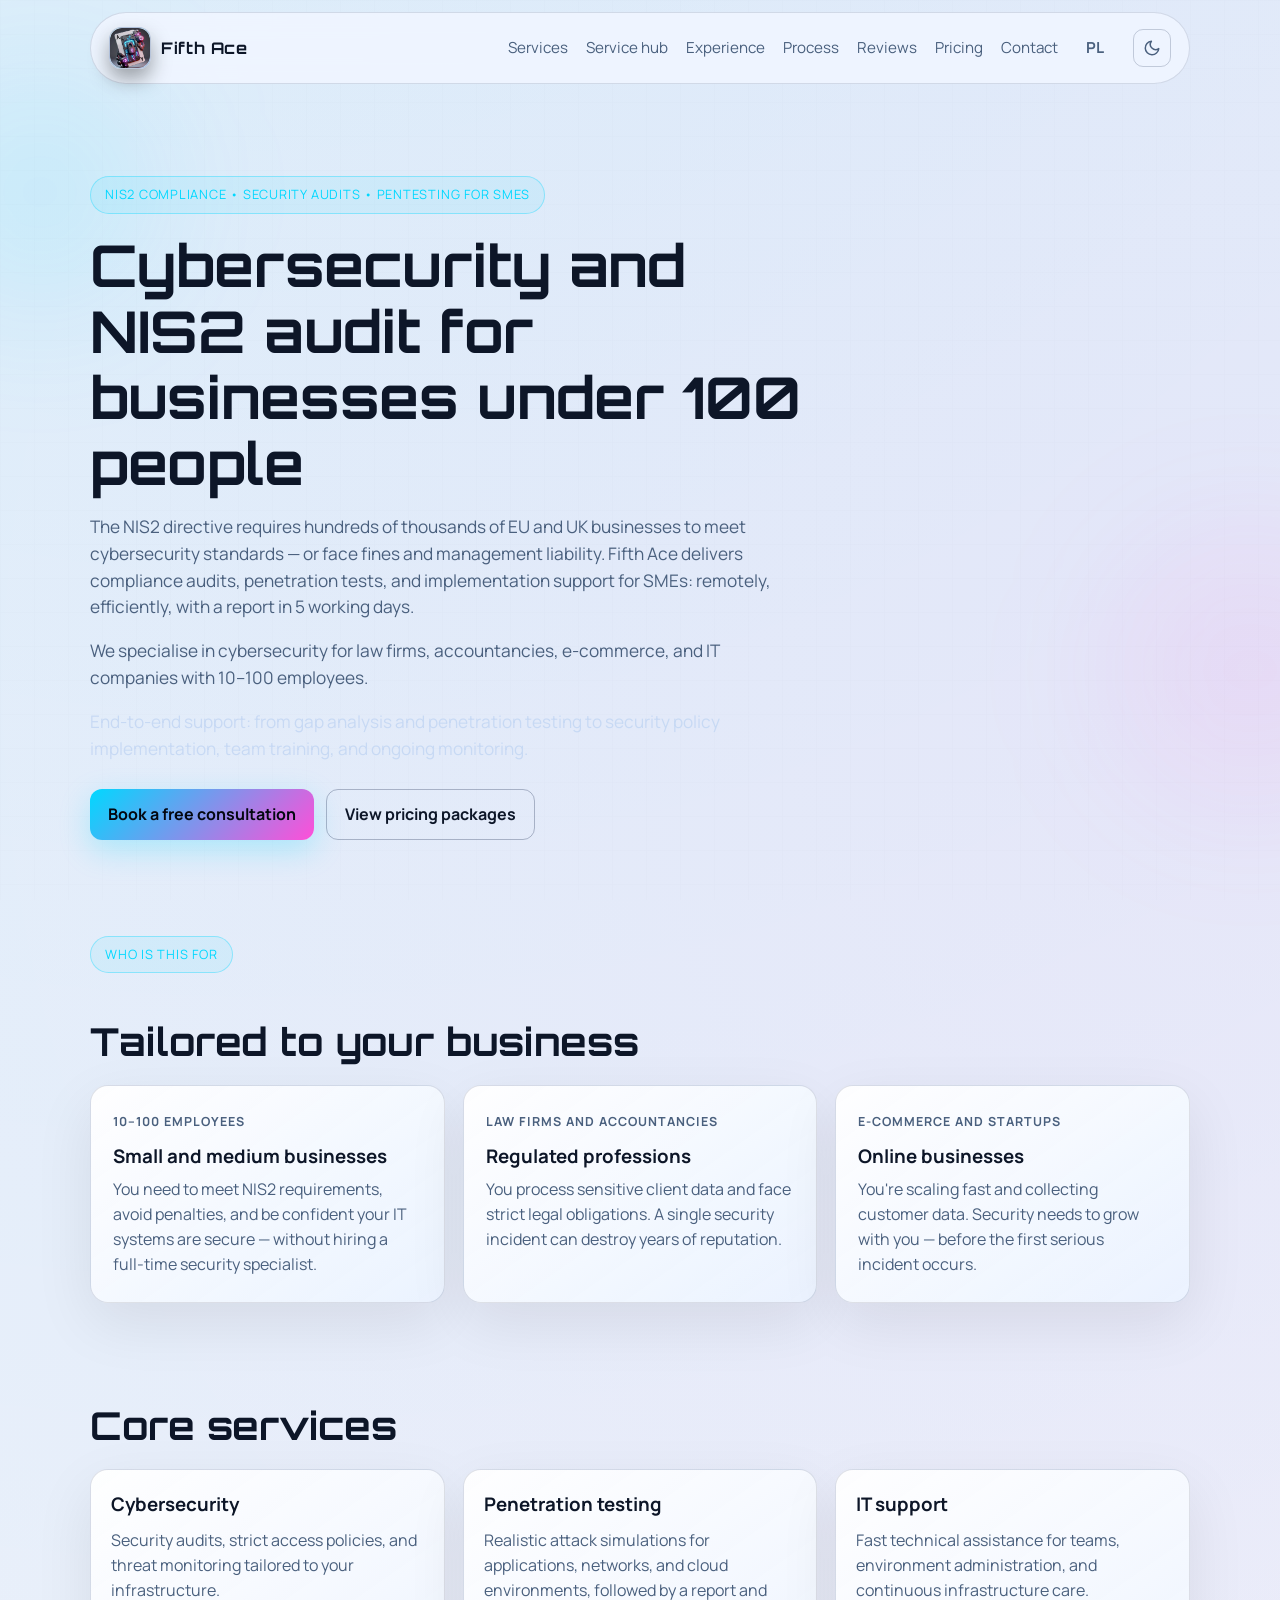
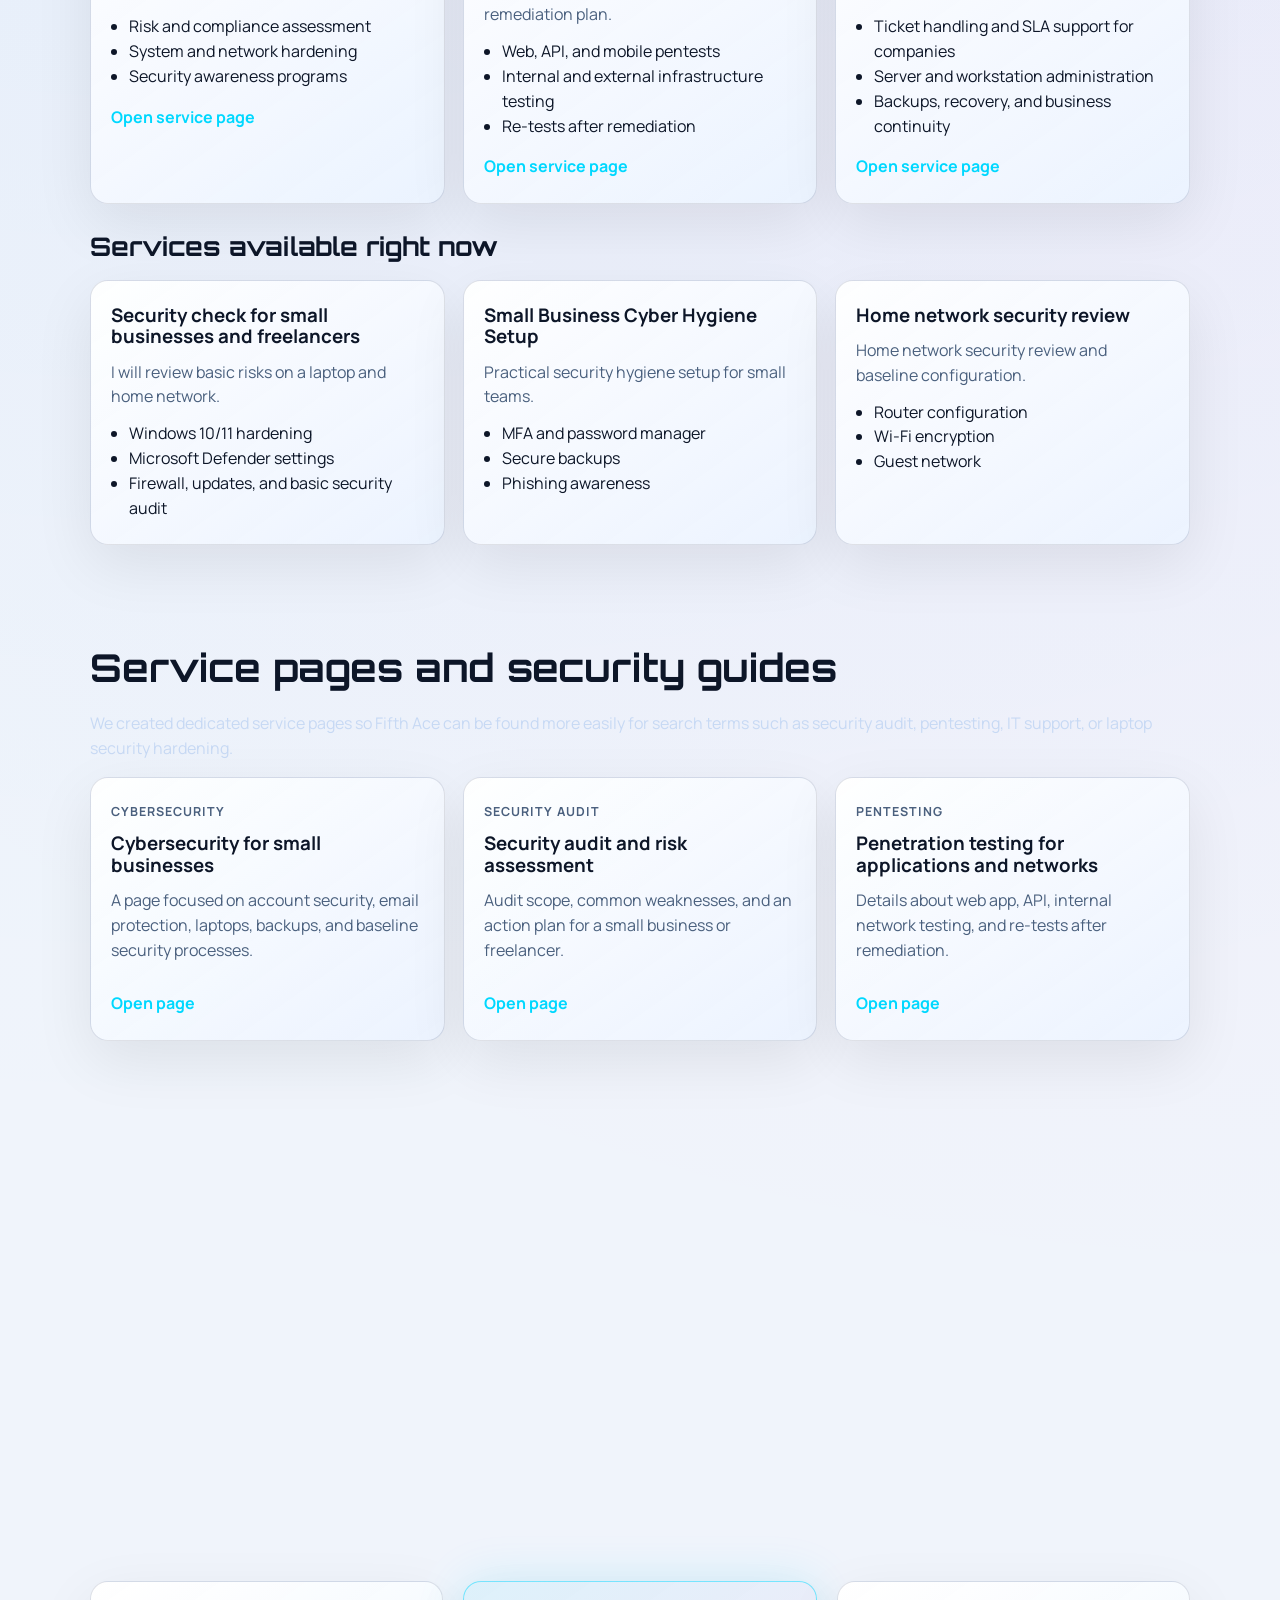
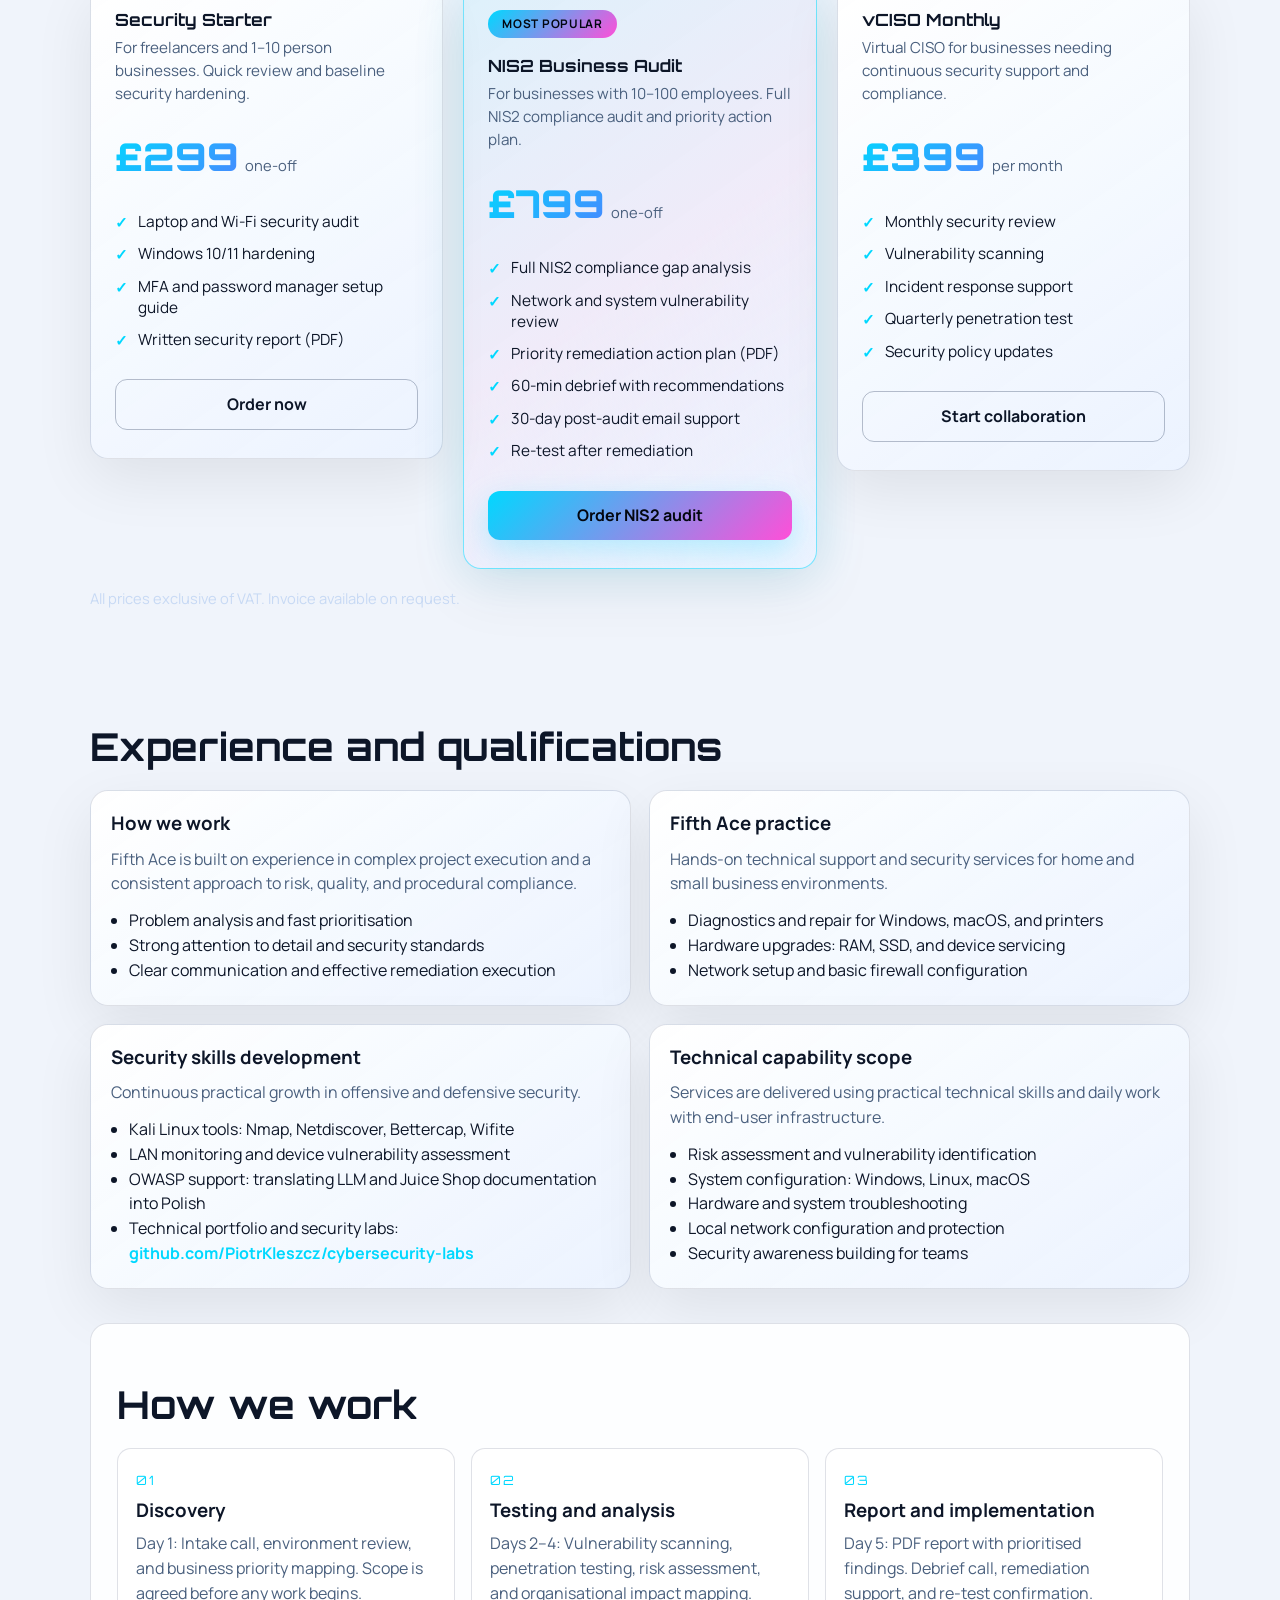
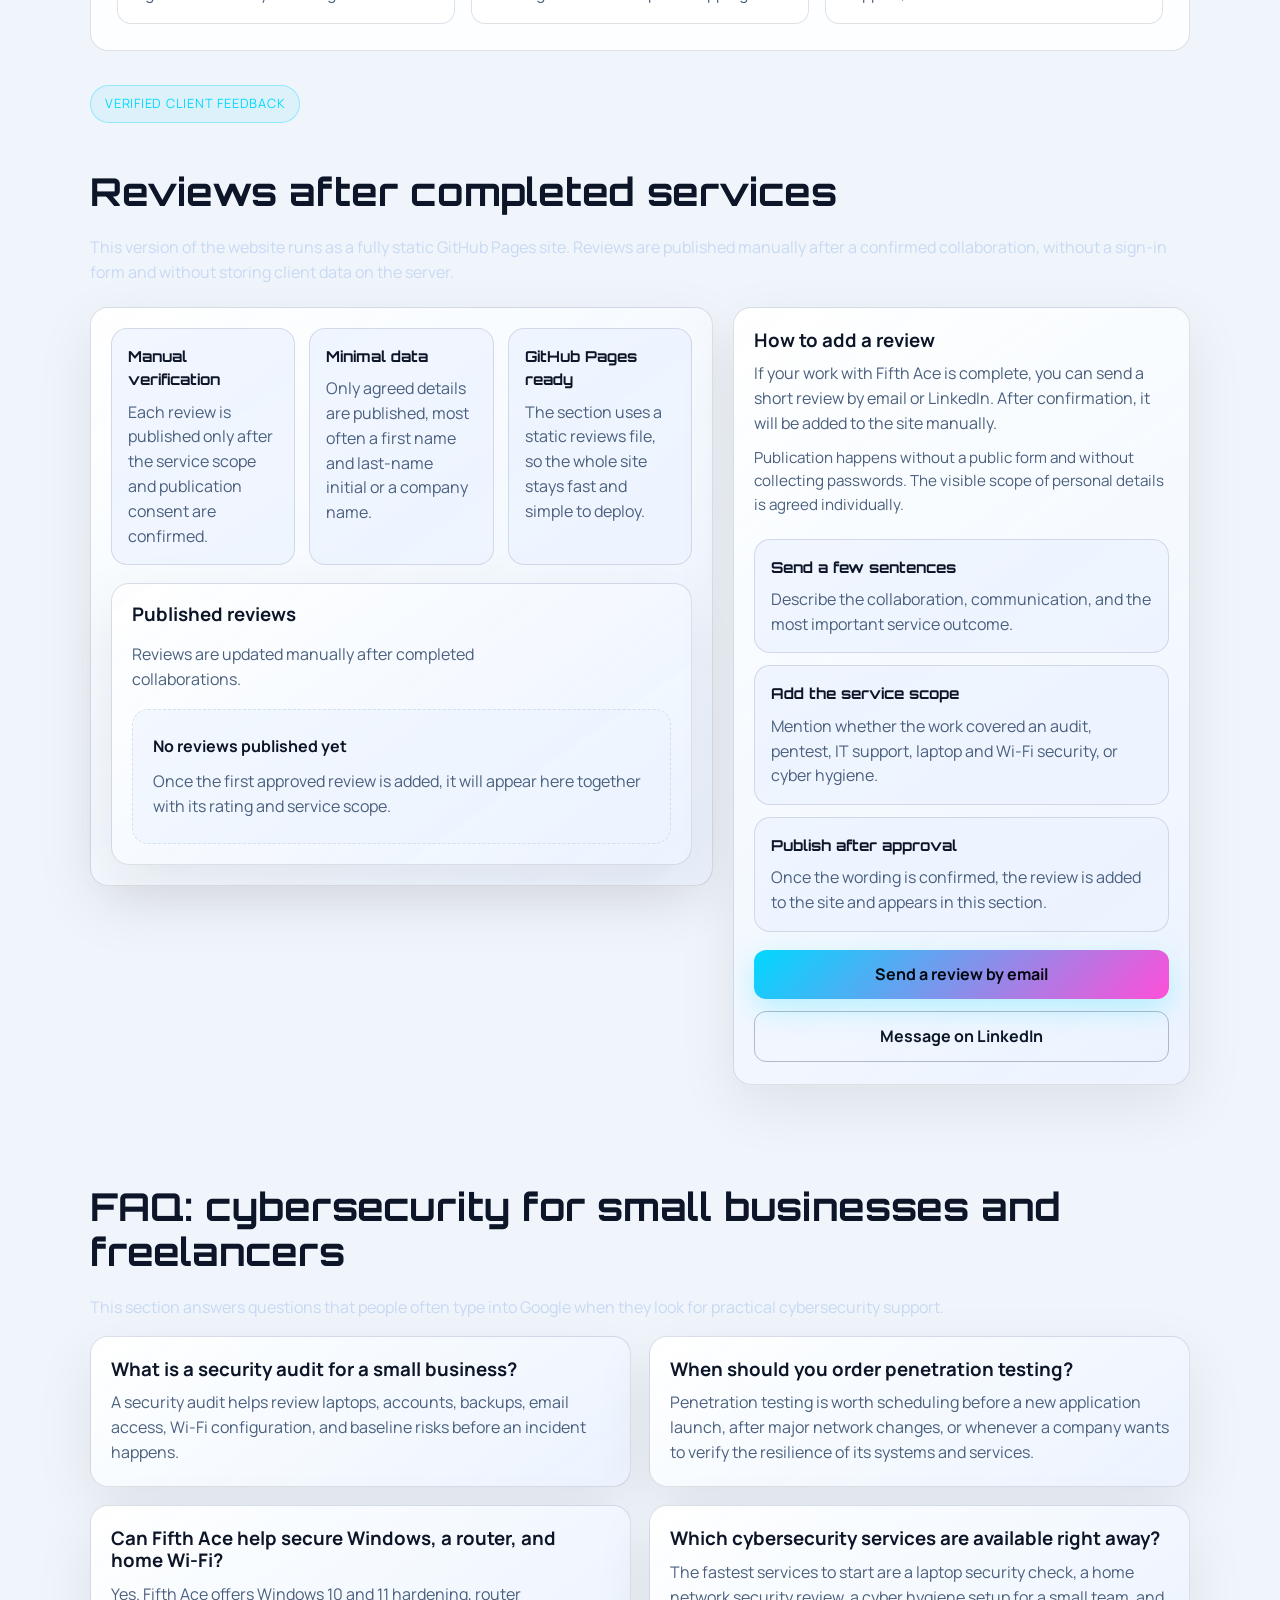
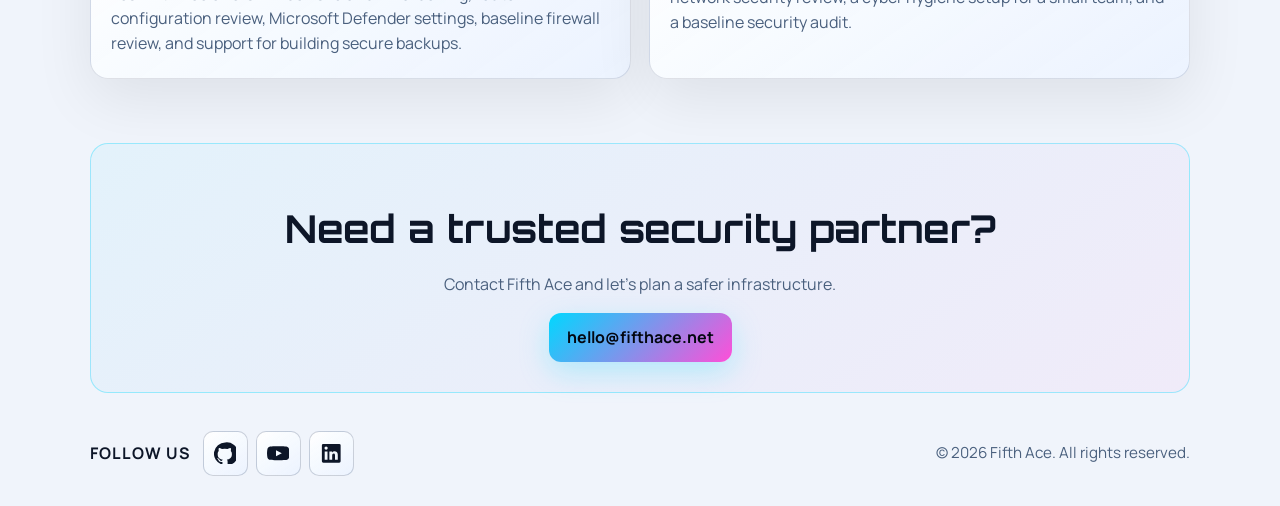
==== commit a36143a7: "remove lead magnet section and phone consultation references" ====
--- a/en/index.html
+++ b/en/index.html
@@ -319,7 +319,6 @@
               <li>Windows 10/11 hardening</li>
               <li>MFA and password manager setup guide</li>
               <li>Written security report (PDF)</li>
-              <li>30-min consultation call</li>
             </ul>
             <a class="btn btn-outline" href="#contact">Order now</a>
           </article>
@@ -557,15 +556,6 @@
         </div>
       </section>
 
-      <section class="section container">
-        <div class="lead-magnet reveal">
-          <div class="lead-magnet-text">
-            <h3>Free NIS2 compliance checklist for your business</h3>
-            <p>Check in 10 minutes whether your business meets the key NIS2 directive requirements. Send an email and receive the PDF checklist.</p>
-          </div>
-          <a class="btn btn-primary" href="mailto:hello@fifthace.net?subject=NIS2%20Checklist">Download free checklist</a>
-        </div>
-      </section>
 
       <section id="contact" class="section container cta reveal">
         <h2>Need a trusted security partner?</h2>
--- a/styles.css
+++ b/styles.css
@@ -1348,10 +1348,194 @@
   max-width: 52ch;
 }
 
+/* ===== Theme toggle button ===== */
+.theme-btn {
+  width: 38px;
+  height: 38px;
+  display: inline-flex;
+  align-items: center;
+  justify-content: center;
+  border: 1px solid rgba(230, 240, 255, 0.30);
+  border-radius: 10px;
+  background: transparent;
+  color: var(--muted);
+  cursor: pointer;
+  flex-shrink: 0;
+  transition: color 0.2s ease, border-color 0.2s ease, background 0.2s ease;
+}
+
+.theme-btn:hover {
+  color: var(--text);
+  border-color: rgba(0, 216, 255, 0.45);
+  background: rgba(0, 216, 255, 0.06);
+}
+
+.theme-btn:focus-visible {
+  outline: 2px solid rgba(0, 216, 255, 0.8);
+  outline-offset: 2px;
+}
+
+/* ===== Light mode ===== */
+html[data-theme="light"] {
+  --bg: #f0f4fb;
+  --panel: rgba(255, 255, 255, 0.85);
+  --panel-solid: #ffffff;
+  --text: #0d1628;
+  --muted: #4a607e;
+  --line: rgba(13, 30, 70, 0.13);
+  --shadow: 0 20px 60px rgba(0, 0, 0, 0.08);
+}
+
+html[data-theme="light"] body {
+  background: radial-gradient(circle at 20% -10%, rgba(0, 216, 255, 0.10), transparent 45%),
+    radial-gradient(circle at 100% 10%, rgba(255, 79, 216, 0.08), transparent 35%), var(--bg);
+}
+
+html[data-theme="light"] .bg-grid {
+  opacity: 0.06;
+}
+
+html[data-theme="light"] .orb-a {
+  background: rgba(0, 216, 255, 0.10);
+}
+
+html[data-theme="light"] .orb-b {
+  background: rgba(255, 79, 216, 0.08);
+}
+
+html[data-theme="light"] .topbar {
+  background: rgba(240, 246, 255, 0.90);
+}
+
+html[data-theme="light"] .card,
+html[data-theme="light"] .exp-card,
+html[data-theme="light"] .faq-item,
+html[data-theme="light"] .for-whom-card {
+  background: linear-gradient(145deg, rgba(255, 255, 255, 0.95), rgba(235, 243, 255, 0.90));
+}
+
+html[data-theme="light"] .pricing-card {
+  background: linear-gradient(145deg, rgba(255, 255, 255, 0.95), rgba(235, 243, 255, 0.90));
+}
+
+html[data-theme="light"] .pricing-card.is-featured {
+  background: linear-gradient(145deg, rgba(0, 216, 255, 0.08), rgba(255, 79, 216, 0.05), rgba(235, 243, 255, 0.95));
+}
+
+html[data-theme="light"] .process {
+  background: rgba(255, 255, 255, 0.85);
+}
+
+html[data-theme="light"] .step {
+  background: #ffffff;
+}
+
+html[data-theme="light"] .reviews-main,
+html[data-theme="light"] .client-portal,
+html[data-theme="light"] .reviews-panel {
+  background: linear-gradient(145deg, rgba(255, 255, 255, 0.95), rgba(235, 243, 255, 0.90));
+}
+
+html[data-theme="light"] .review-highlight,
+html[data-theme="light"] .portal-step {
+  background: rgba(235, 243, 255, 0.70);
+}
+
+html[data-theme="light"] .review-card {
+  background: rgba(243, 248, 255, 0.88);
+}
+
+html[data-theme="light"] .session-card {
+  background: rgba(235, 243, 255, 0.72);
+}
+
+html[data-theme="light"] .portal-tab {
+  border-color: rgba(13, 30, 70, 0.18);
+  background: rgba(255, 255, 255, 0.70);
+  color: var(--muted);
+}
+
+html[data-theme="light"] .lang-switch {
+  background: rgba(235, 243, 255, 0.88);
+  border-color: rgba(13, 30, 70, 0.20);
+}
+
+html[data-theme="light"] .theme-btn {
+  border-color: rgba(13, 30, 70, 0.20);
+}
+
+html[data-theme="light"] .form-field input,
+html[data-theme="light"] .form-field select,
+html[data-theme="light"] .form-field textarea {
+  background: rgba(255, 255, 255, 0.92);
+  border-color: rgba(13, 30, 70, 0.18);
+  color: var(--text);
+}
+
+html[data-theme="light"] .service-panel,
+html[data-theme="light"] .service-sidebar,
+html[data-theme="light"] .service-list,
+html[data-theme="light"] .service-related {
+  background: linear-gradient(145deg, rgba(255, 255, 255, 0.95), rgba(235, 243, 255, 0.90));
+}
+
+html[data-theme="light"] .service-steps div,
+html[data-theme="light"] .service-highlight .mini-card {
+  background: rgba(235, 243, 255, 0.70);
+}
+
+html[data-theme="light"] .related-link {
+  background: rgba(235, 243, 255, 0.72);
+  color: var(--text);
+}
+
+html[data-theme="light"] .reviews-empty {
+  background: rgba(235, 243, 255, 0.52);
+}
+
+html[data-theme="light"] .lead-magnet {
+  background: linear-gradient(145deg, rgba(0, 216, 255, 0.06), rgba(235, 243, 255, 0.95));
+}
+
+html[data-theme="light"] .cta {
+  background: linear-gradient(145deg, rgba(0, 216, 255, 0.05), rgba(255, 79, 216, 0.05));
+}
+
+html[data-theme="light"] .social-link {
+  background: linear-gradient(145deg, rgba(255, 255, 255, 0.95), rgba(235, 243, 255, 0.90));
+  border-color: rgba(13, 30, 70, 0.20);
+}
+
+html[data-theme="light"] .btn-outline {
+  border-color: rgba(13, 30, 70, 0.28);
+  color: var(--text);
+}
+
+html[data-theme="light"] .btn-secondary {
+  border-color: rgba(13, 30, 70, 0.28);
+  color: var(--text);
+}
+
+html[data-theme="light"] .brand-mark {
+  background: linear-gradient(140deg, rgba(235, 243, 255, 0.95), rgba(210, 228, 255, 0.95));
+  border-color: rgba(13, 30, 70, 0.20);
+}
+
+/* Smooth theme transition for always-visible elements */
+body,
+.topbar,
+.social-link,
+.form-field input,
+.form-field select,
+.form-field textarea {
+  transition: background 0.25s ease, border-color 0.25s ease, color 0.25s ease, box-shadow 0.25s ease;
+}
+
 .reveal {
   opacity: 0;
   transform: translateY(16px);
-  transition: opacity 0.55s ease, transform 0.55s ease;
+  transition: opacity 0.55s ease, transform 0.55s ease,
+    background 0.25s ease, border-color 0.25s ease, color 0.25s ease, box-shadow 0.25s ease;
 }
 
 .reveal.visible {
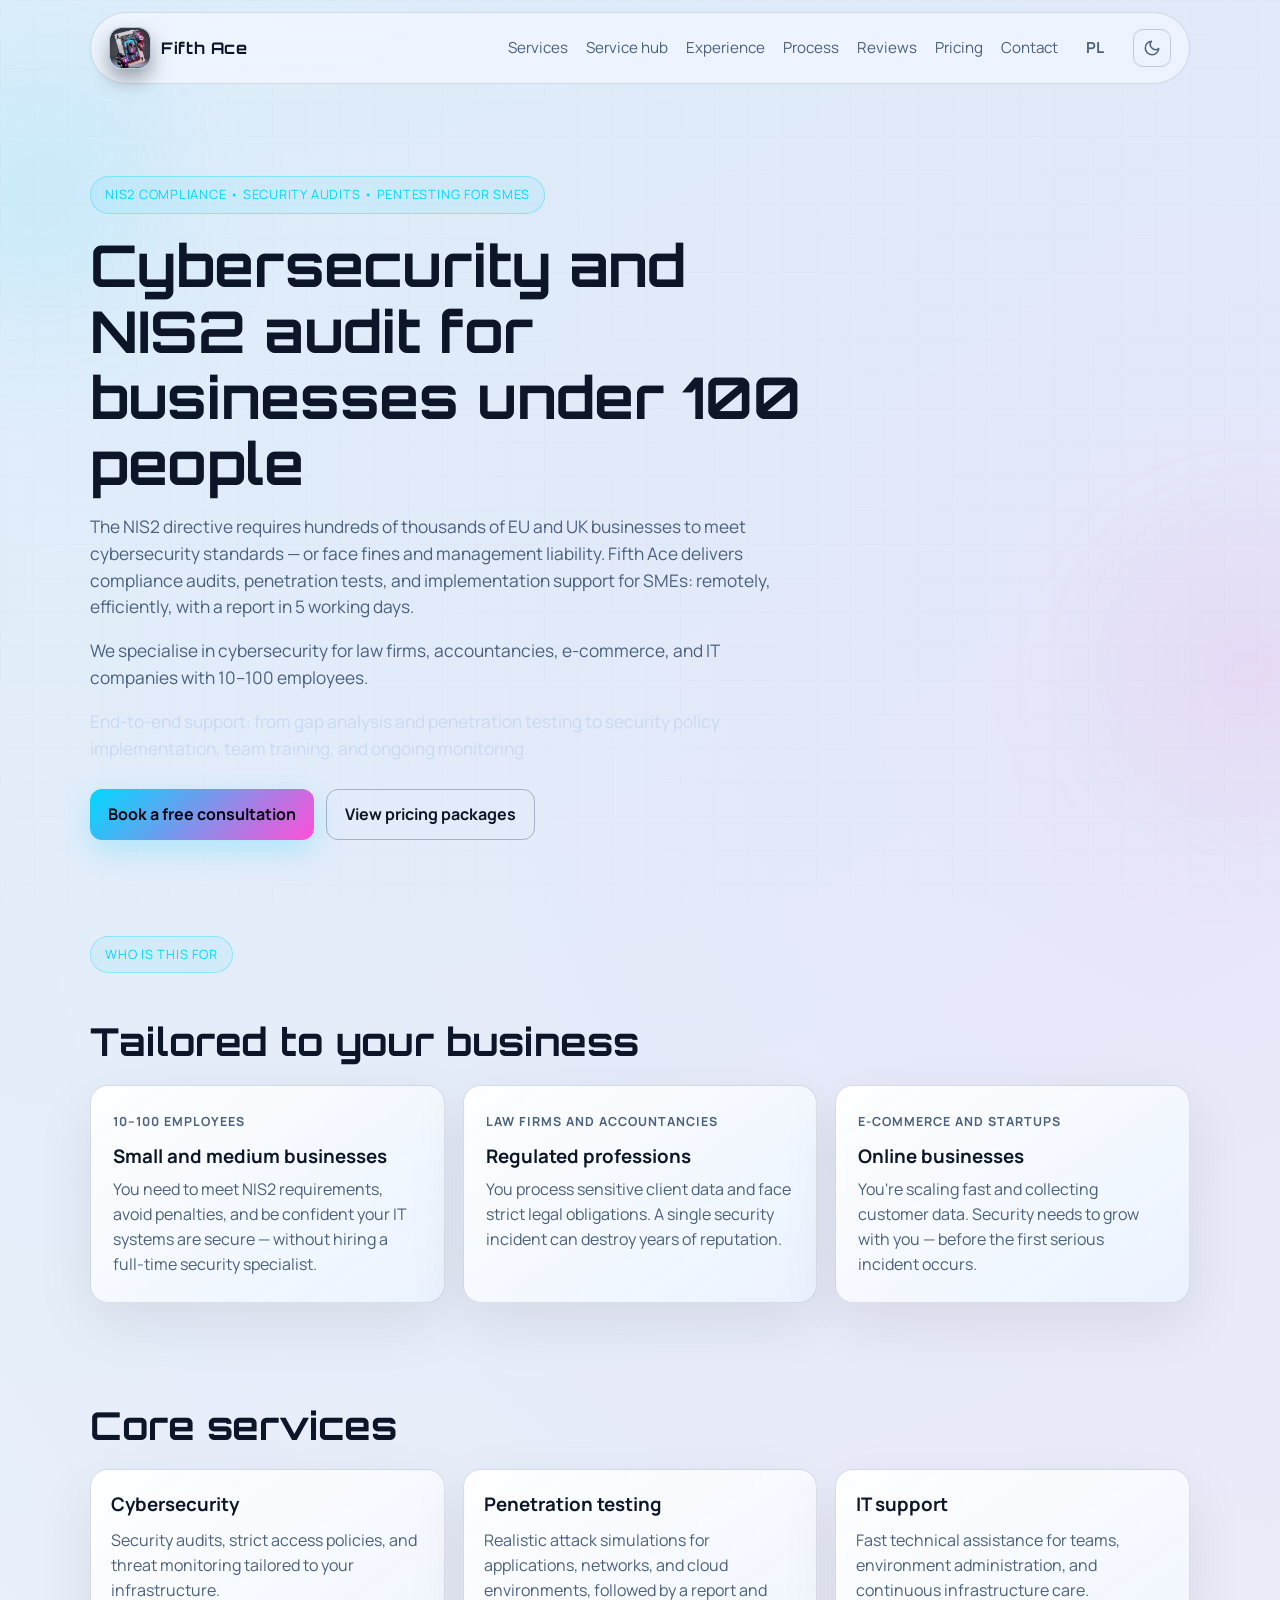
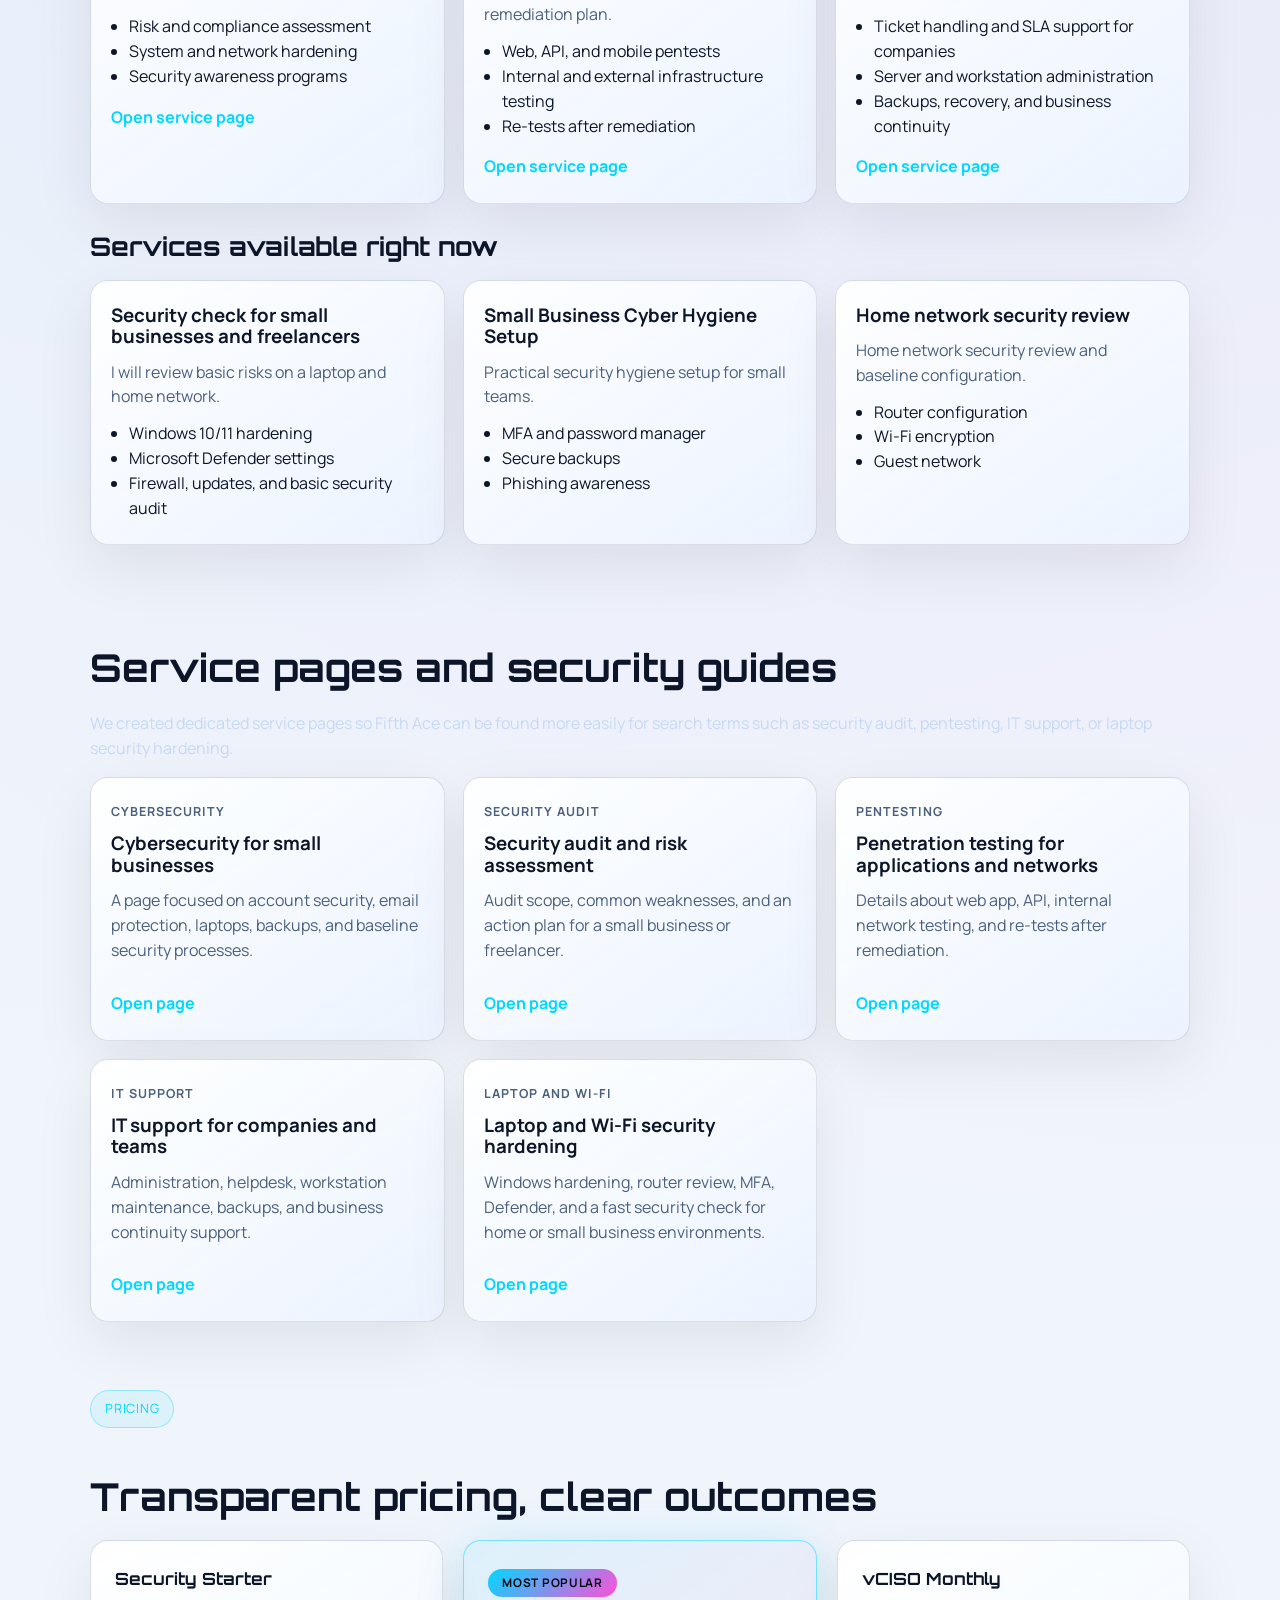
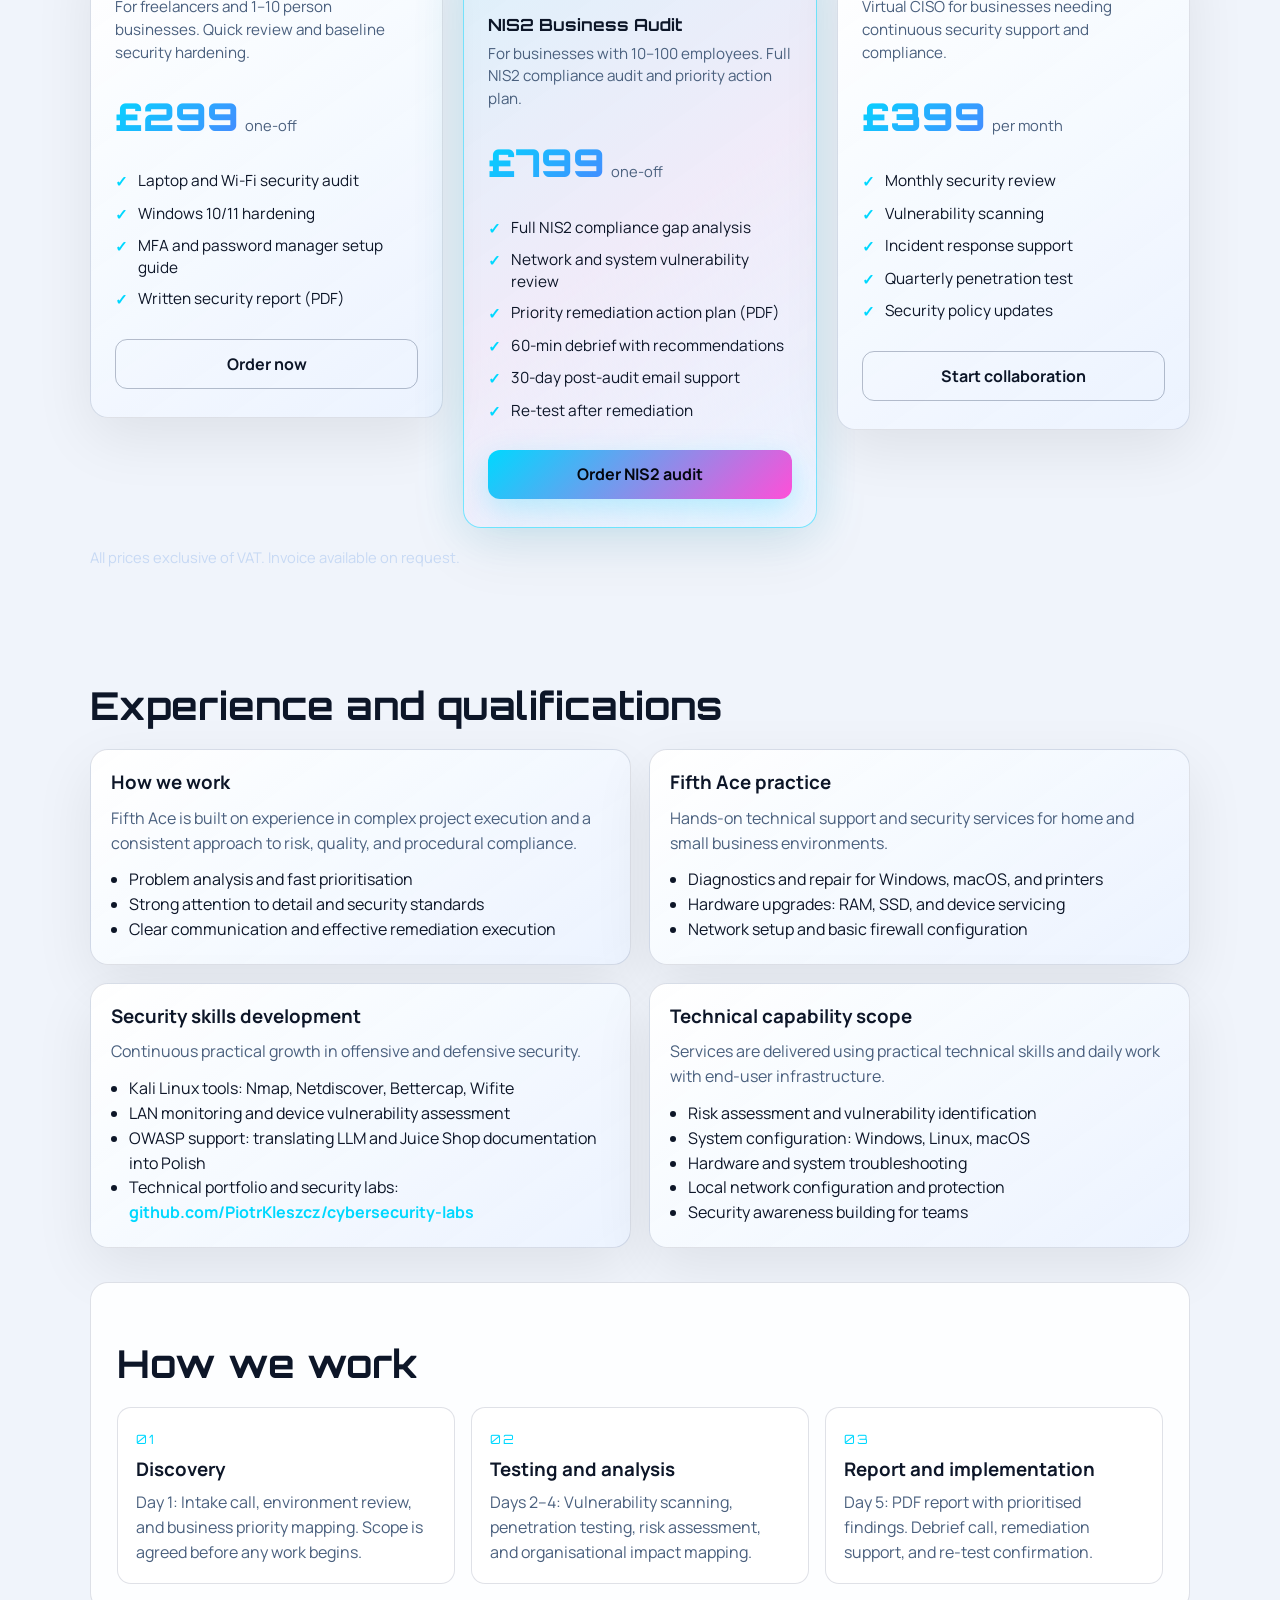
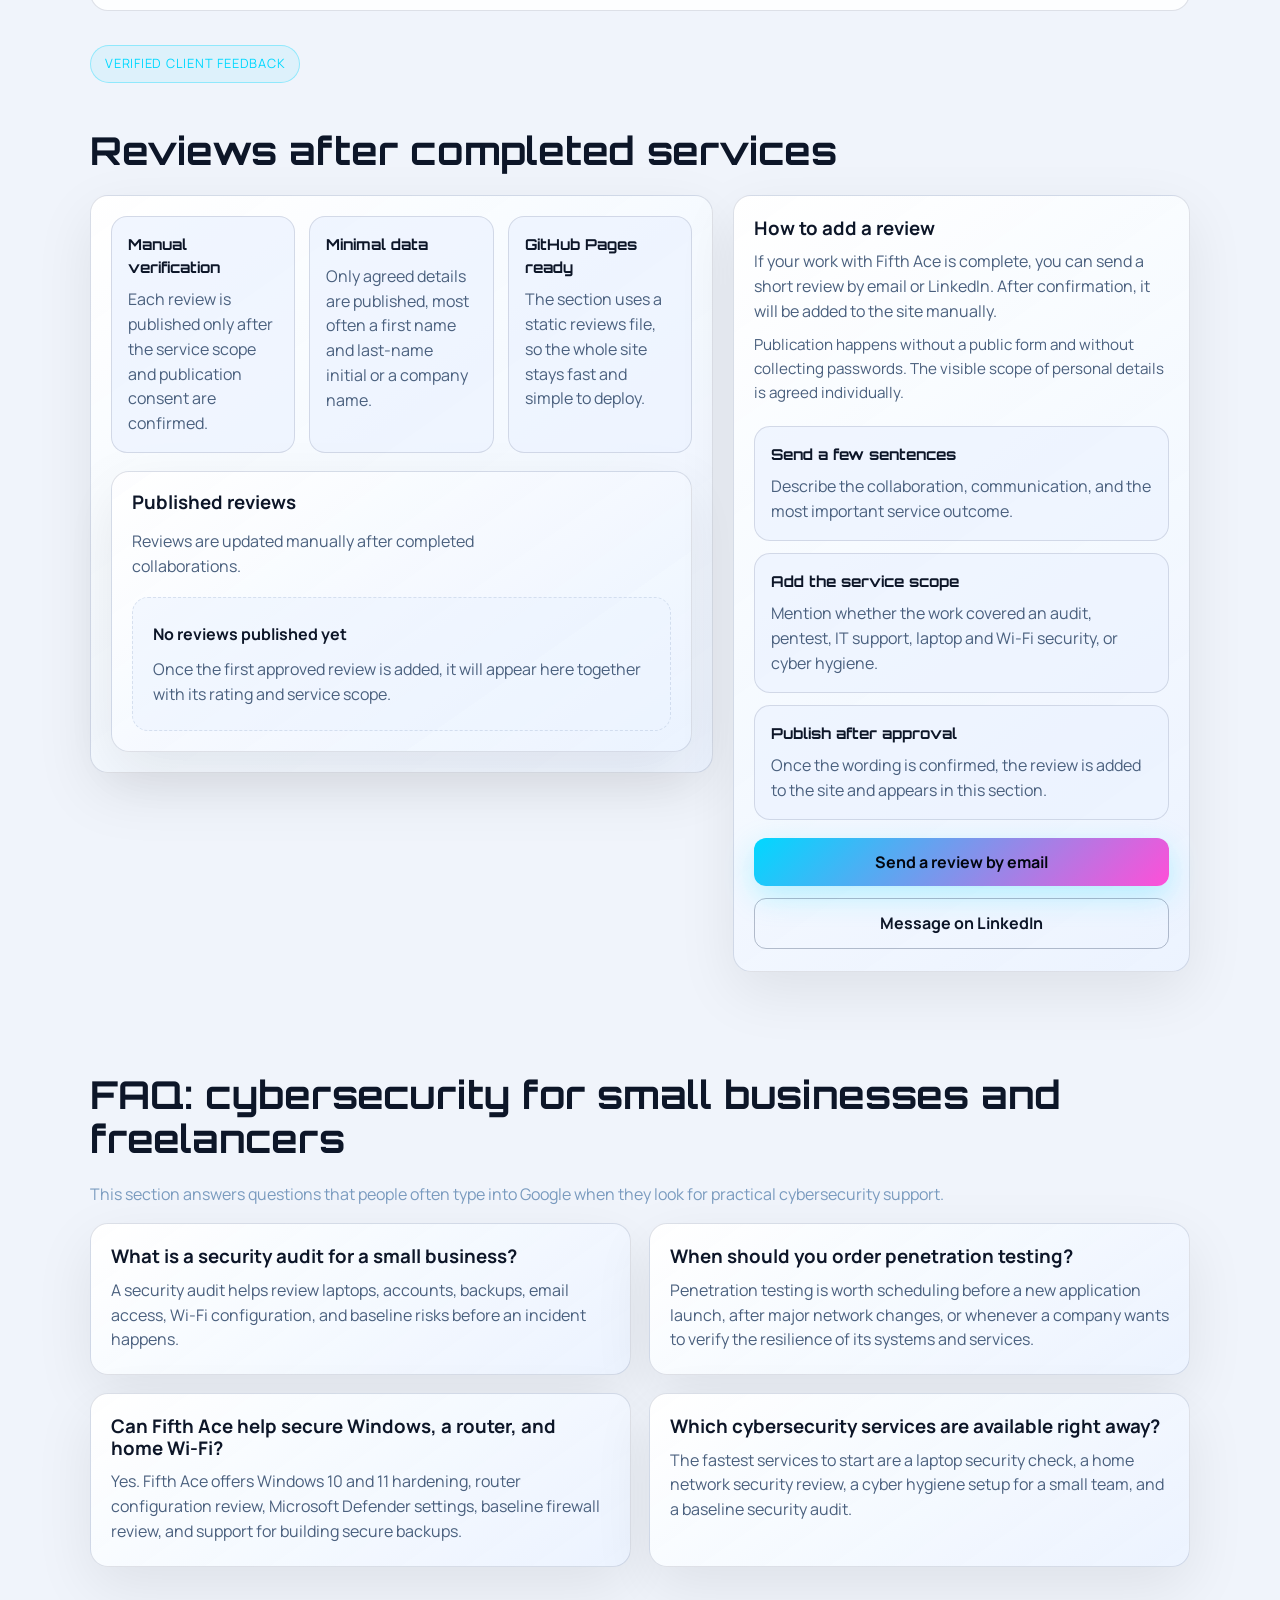
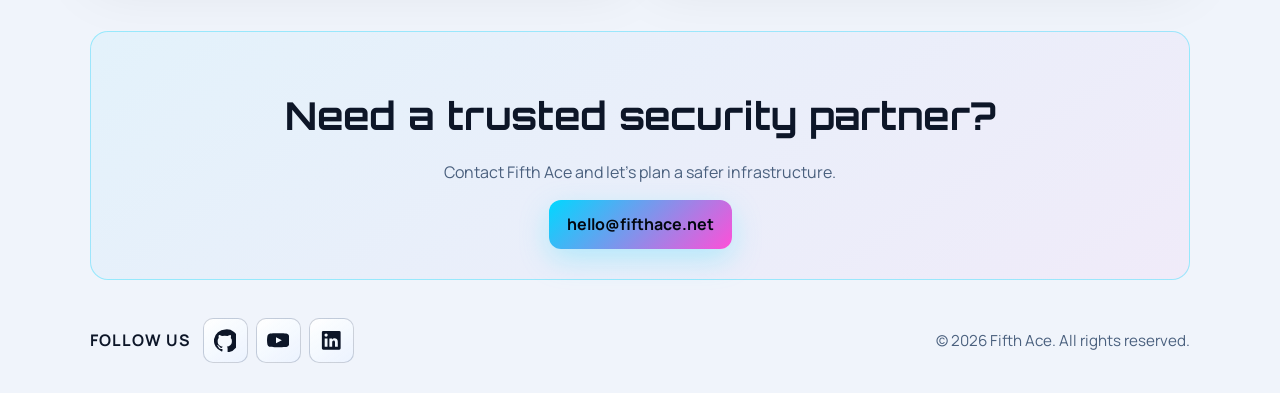
==== commit 1adc3313: "Remove outdated disclaimers, add Tally contact form, update email, dim FAQ intro - Replace fifthace@" ====
--- a/en/index.html
+++ b/en/index.html
@@ -305,7 +305,6 @@
       <section id="pricing" class="section container">
         <p class="eyebrow section-eyebrow reveal">Pricing</p>
         <h2 class="reveal">Transparent pricing, clear outcomes</h2>
-        <p class="section-intro reveal">All services delivered remotely. Prices in British Pounds (GBP). No hidden costs.</p>
         <div class="pricing-grid">
           <article class="pricing-card reveal">
             <h3 class="pricing-name">Security Starter</h3>
@@ -444,11 +443,6 @@
         <div class="section-heading reveal">
           <p class="eyebrow section-eyebrow">Verified client feedback</p>
           <h2>Reviews after completed services</h2>
-          <p class="section-intro">
-            This version of the website runs as a fully static GitHub Pages site. Reviews are
-            published manually after a confirmed collaboration, without a sign-in form and
-            without storing client data on the server.
-          </p>
         </div>
 
         <div class="reviews-layout">
@@ -532,7 +526,7 @@
 
       <section class="section container">
         <h2 class="reveal">FAQ: cybersecurity for small businesses and freelancers</h2>
-        <p class="section-intro reveal">
+        <p class="section-intro section-intro--muted reveal">
           This section answers questions that people often type into Google when they look for
           practical cybersecurity support.
         </p>
--- a/styles.css
+++ b/styles.css
@@ -315,6 +315,10 @@
   color: #c7d9f4;
 }
 
+.section-intro--muted {
+  color: #7a9bbf;
+}
+
 .hero-cta {
   display: flex;
   gap: 12px;
